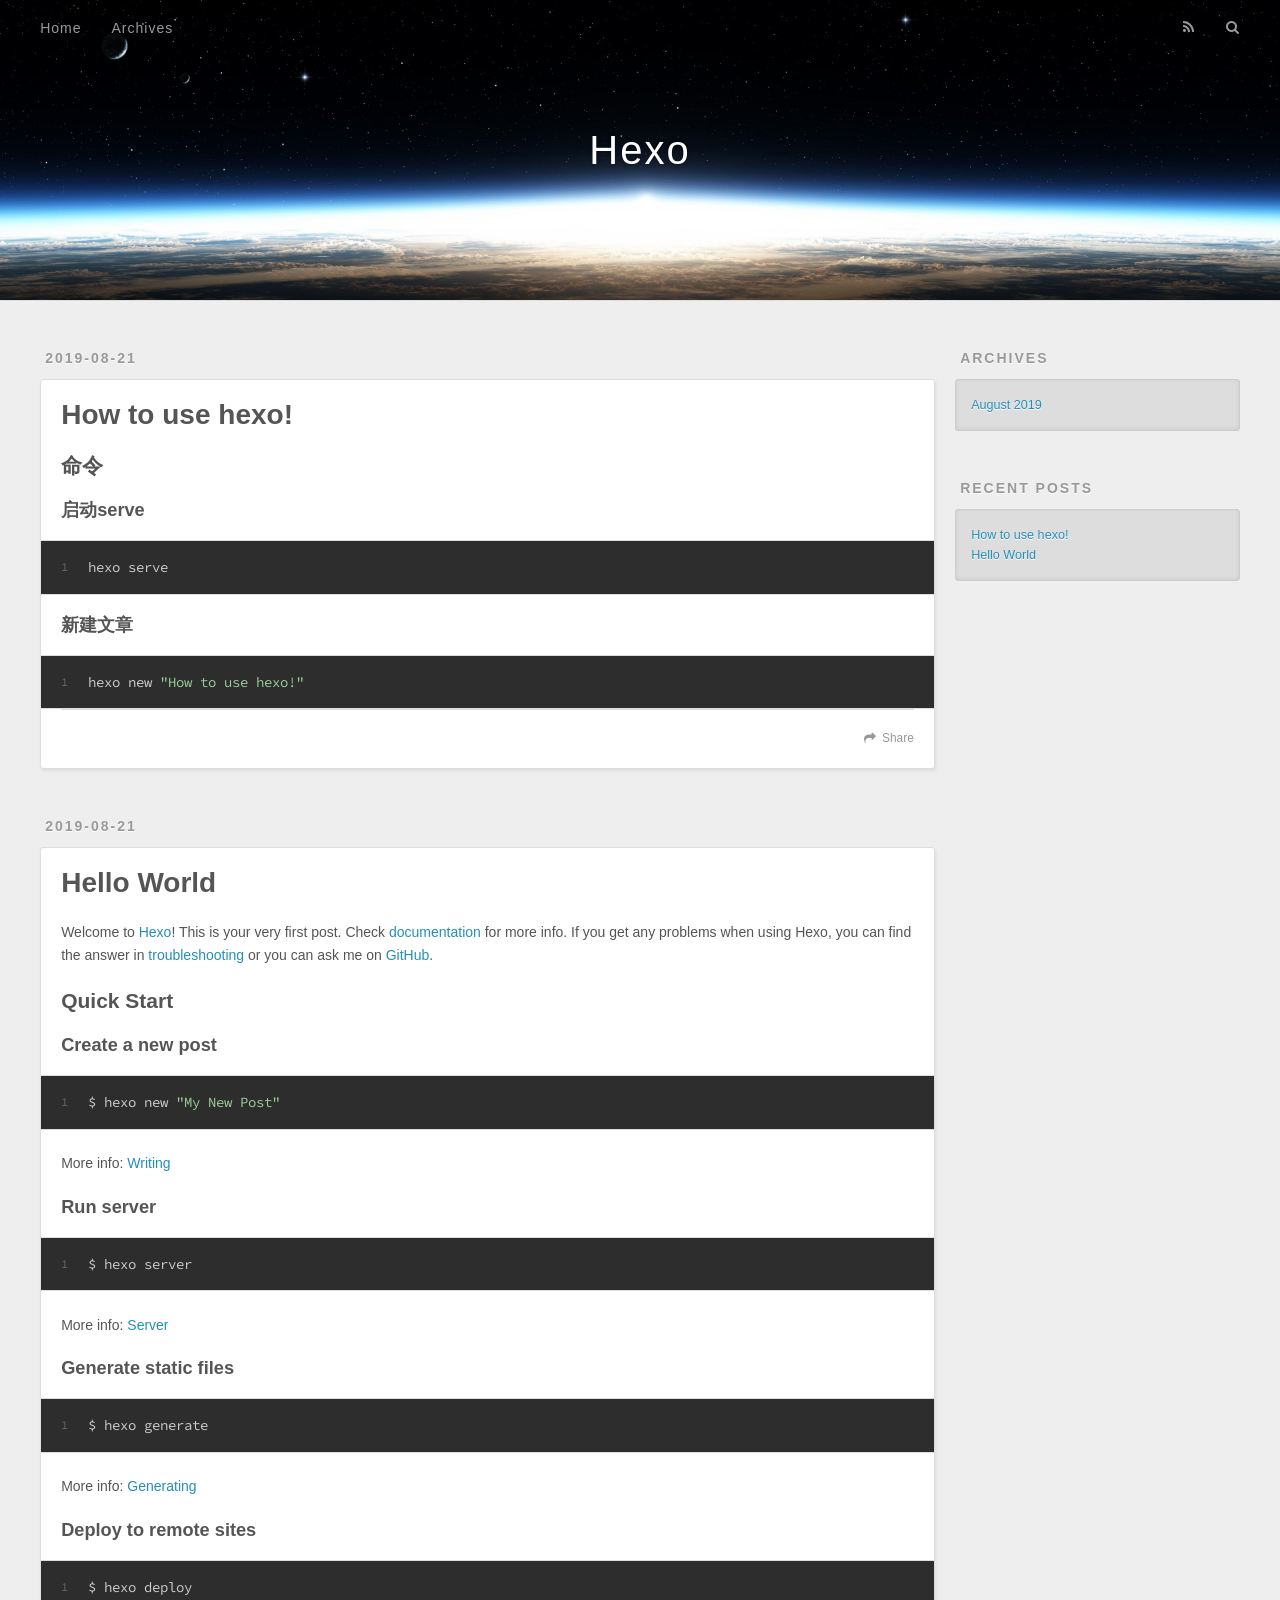
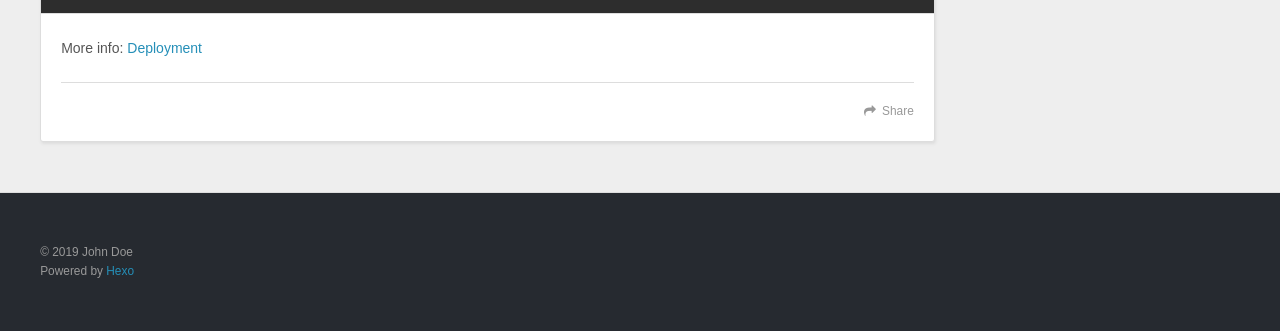
==== index.html @ d97b26ec "Site updated: 2019-08-22 10:17:30" ====
<!DOCTYPE html>
<html>
<head><meta name="generator" content="Hexo 3.9.0">
  <meta charset="utf-8">
  

  
  <title>Hexo</title>
  <meta name="viewport" content="width=device-width, initial-scale=1, maximum-scale=1">
  <meta property="og:type" content="website">
<meta property="og:title" content="Hexo">
<meta property="og:url" content="http://yoursite.com/index.html">
<meta property="og:site_name" content="Hexo">
<meta property="og:locale" content="en">
<meta name="twitter:card" content="summary">
<meta name="twitter:title" content="Hexo">
  
    <link rel="alternate" href="/atom.xml" title="Hexo" type="application/atom+xml">
  
  
    <link rel="icon" href="/favicon.png">
  
  
    <link href="//fonts.googleapis.com/css?family=Source+Code+Pro" rel="stylesheet" type="text/css">
  
  <link rel="stylesheet" href="/css/style.css">
</head>
</html>
<body>
  <div id="container">
    <div id="wrap">
      <header id="header">
  <div id="banner"></div>
  <div id="header-outer" class="outer">
    <div id="header-title" class="inner">
      <h1 id="logo-wrap">
        <a href="/" id="logo">Hexo</a>
      </h1>
      
    </div>
    <div id="header-inner" class="inner">
      <nav id="main-nav">
        <a id="main-nav-toggle" class="nav-icon"></a>
        
          <a class="main-nav-link" href="/">Home</a>
        
          <a class="main-nav-link" href="/archives">Archives</a>
        
      </nav>
      <nav id="sub-nav">
        
          <a id="nav-rss-link" class="nav-icon" href="/atom.xml" title="RSS Feed"></a>
        
        <a id="nav-search-btn" class="nav-icon" title="Search"></a>
      </nav>
      <div id="search-form-wrap">
        <form action="//google.com/search" method="get" accept-charset="UTF-8" class="search-form"><input type="search" name="q" class="search-form-input" placeholder="Search"><button type="submit" class="search-form-submit">&#xF002;</button><input type="hidden" name="sitesearch" value="http://yoursite.com"></form>
      </div>
    </div>
  </div>
</header>
      <div class="outer">
        <section id="main">
  
    <article id="post-How-to-use-hexo" class="article article-type-post" itemscope itemprop="blogPost">
  <div class="article-meta">
    <a href="/2019/08/21/How-to-use-hexo/" class="article-date">
  <time datetime="2019-08-21T09:16:29.000Z" itemprop="datePublished">2019-08-21</time>
</a>
    
  </div>
  <div class="article-inner">
    
    
      <header class="article-header">
        
  
    <h1 itemprop="name">
      <a class="article-title" href="/2019/08/21/How-to-use-hexo/">How to use hexo!</a>
    </h1>
  

      </header>
    
    <div class="article-entry" itemprop="articleBody">
      
        <h2 id="命令"><a href="#命令" class="headerlink" title="命令"></a>命令</h2><h3 id="启动serve"><a href="#启动serve" class="headerlink" title="启动serve"></a>启动serve</h3><figure class="highlight bash"><table><tr><td class="gutter"><pre><span class="line">1</span><br></pre></td><td class="code"><pre><span class="line">hexo serve</span><br></pre></td></tr></table></figure>

<h3 id="新建文章"><a href="#新建文章" class="headerlink" title="新建文章"></a>新建文章</h3><figure class="highlight bash"><table><tr><td class="gutter"><pre><span class="line">1</span><br></pre></td><td class="code"><pre><span class="line">hexo new <span class="string">"How to use hexo!"</span></span><br></pre></td></tr></table></figure>


      
    </div>
    <footer class="article-footer">
      <a data-url="http://yoursite.com/2019/08/21/How-to-use-hexo/" data-id="cjzm22rw20000s8tzr63gkhyy" class="article-share-link">Share</a>
      
      
    </footer>
  </div>
  
</article>


  
    <article id="post-hello-world" class="article article-type-post" itemscope itemprop="blogPost">
  <div class="article-meta">
    <a href="/2019/08/21/hello-world/" class="article-date">
  <time datetime="2019-08-21T07:57:02.275Z" itemprop="datePublished">2019-08-21</time>
</a>
    
  </div>
  <div class="article-inner">
    
    
      <header class="article-header">
        
  
    <h1 itemprop="name">
      <a class="article-title" href="/2019/08/21/hello-world/">Hello World</a>
    </h1>
  

      </header>
    
    <div class="article-entry" itemprop="articleBody">
      
        <p>Welcome to <a href="https://hexo.io/" target="_blank" rel="noopener">Hexo</a>! This is your very first post. Check <a href="https://hexo.io/docs/" target="_blank" rel="noopener">documentation</a> for more info. If you get any problems when using Hexo, you can find the answer in <a href="https://hexo.io/docs/troubleshooting.html" target="_blank" rel="noopener">troubleshooting</a> or you can ask me on <a href="https://github.com/hexojs/hexo/issues" target="_blank" rel="noopener">GitHub</a>.</p>
<h2 id="Quick-Start"><a href="#Quick-Start" class="headerlink" title="Quick Start"></a>Quick Start</h2><h3 id="Create-a-new-post"><a href="#Create-a-new-post" class="headerlink" title="Create a new post"></a>Create a new post</h3><figure class="highlight bash"><table><tr><td class="gutter"><pre><span class="line">1</span><br></pre></td><td class="code"><pre><span class="line">$ hexo new <span class="string">"My New Post"</span></span><br></pre></td></tr></table></figure>

<p>More info: <a href="https://hexo.io/docs/writing.html" target="_blank" rel="noopener">Writing</a></p>
<h3 id="Run-server"><a href="#Run-server" class="headerlink" title="Run server"></a>Run server</h3><figure class="highlight bash"><table><tr><td class="gutter"><pre><span class="line">1</span><br></pre></td><td class="code"><pre><span class="line">$ hexo server</span><br></pre></td></tr></table></figure>

<p>More info: <a href="https://hexo.io/docs/server.html" target="_blank" rel="noopener">Server</a></p>
<h3 id="Generate-static-files"><a href="#Generate-static-files" class="headerlink" title="Generate static files"></a>Generate static files</h3><figure class="highlight bash"><table><tr><td class="gutter"><pre><span class="line">1</span><br></pre></td><td class="code"><pre><span class="line">$ hexo generate</span><br></pre></td></tr></table></figure>

<p>More info: <a href="https://hexo.io/docs/generating.html" target="_blank" rel="noopener">Generating</a></p>
<h3 id="Deploy-to-remote-sites"><a href="#Deploy-to-remote-sites" class="headerlink" title="Deploy to remote sites"></a>Deploy to remote sites</h3><figure class="highlight bash"><table><tr><td class="gutter"><pre><span class="line">1</span><br></pre></td><td class="code"><pre><span class="line">$ hexo deploy</span><br></pre></td></tr></table></figure>

<p>More info: <a href="https://hexo.io/docs/deployment.html" target="_blank" rel="noopener">Deployment</a></p>

      
    </div>
    <footer class="article-footer">
      <a data-url="http://yoursite.com/2019/08/21/hello-world/" data-id="cjzm22rwf0001s8tzpronj1ut" class="article-share-link">Share</a>
      
      
    </footer>
  </div>
  
</article>


  


</section>
        
          <aside id="sidebar">
  
    

  
    

  
    
  
    
  <div class="widget-wrap">
    <h3 class="widget-title">Archives</h3>
    <div class="widget">
      <ul class="archive-list"><li class="archive-list-item"><a class="archive-list-link" href="/archives/2019/08/">August 2019</a></li></ul>
    </div>
  </div>


  
    
  <div class="widget-wrap">
    <h3 class="widget-title">Recent Posts</h3>
    <div class="widget">
      <ul>
        
          <li>
            <a href="/2019/08/21/How-to-use-hexo/">How to use hexo!</a>
          </li>
        
          <li>
            <a href="/2019/08/21/hello-world/">Hello World</a>
          </li>
        
      </ul>
    </div>
  </div>

  
</aside>
        
      </div>
      <footer id="footer">
  
  <div class="outer">
    <div id="footer-info" class="inner">
      &copy; 2019 John Doe<br>
      Powered by <a href="http://hexo.io/" target="_blank">Hexo</a>
    </div>
  </div>
</footer>
    </div>
    <nav id="mobile-nav">
  
    <a href="/" class="mobile-nav-link">Home</a>
  
    <a href="/archives" class="mobile-nav-link">Archives</a>
  
</nav>
    

<script src="//ajax.googleapis.com/ajax/libs/jquery/2.0.3/jquery.min.js"></script>


  <link rel="stylesheet" href="/fancybox/jquery.fancybox.css">
  <script src="/fancybox/jquery.fancybox.pack.js"></script>


<script src="/js/script.js"></script>



  </div>
</body>
</html>
---- css/style.css ----
body {
  width: 100%;
}
body:before,
body:after {
  content: "";
  display: table;
}
body:after {
  clear: both;
}
html,
body,
div,
span,
applet,
object,
iframe,
h1,
h2,
h3,
h4,
h5,
h6,
p,
blockquote,
pre,
a,
abbr,
acronym,
address,
big,
cite,
code,
del,
dfn,
em,
img,
ins,
kbd,
q,
s,
samp,
small,
strike,
strong,
sub,
sup,
tt,
var,
dl,
dt,
dd,
ol,
ul,
li,
fieldset,
form,
label,
legend,
table,
caption,
tbody,
tfoot,
thead,
tr,
th,
td {
  margin: 0;
  padding: 0;
  border: 0;
  outline: 0;
  font-weight: inherit;
  font-style: inherit;
  font-family: inherit;
  font-size: 100%;
  vertical-align: baseline;
}
body {
  line-height: 1;
  color: #000;
  background: #fff;
}
ol,
ul {
  list-style: none;
}
table {
  border-collapse: separate;
  border-spacing: 0;
  vertical-align: middle;
}
caption,
th,
td {
  text-align: left;
  font-weight: normal;
  vertical-align: middle;
}
a img {
  border: none;
}
input,
button {
  margin: 0;
  padding: 0;
}
input::-moz-focus-inner,
button::-moz-focus-inner {
  border: 0;
  padding: 0;
}
@font-face {
  font-family: FontAwesome;
  font-style: normal;
  font-weight: normal;
  src: url("fonts/fontawesome-webfont.eot?v=#4.0.3");
  src: url("fonts/fontawesome-webfont.eot?#iefix&v=#4.0.3") format("embedded-opentype"), url("fonts/fontawesome-webfont.woff?v=#4.0.3") format("woff"), url("fonts/fontawesome-webfont.ttf?v=#4.0.3") format("truetype"), url("fonts/fontawesome-webfont.svg#fontawesomeregular?v=#4.0.3") format("svg");
}
html,
body,
#container {
  height: 100%;
}
body {
  background: #eee;
  font: 14px -apple-system, BlinkMacSystemFont, "Segoe UI", "Roboto", "Oxygen", "Ubuntu", "Cantarell", "Fira Sans", "Droid Sans", "Helvetica Neue", sans-serif;
  -webkit-text-size-adjust: 100%;
}
.outer {
  max-width: 1220px;
  margin: 0 auto;
  padding: 0 20px;
}
.outer:before,
.outer:after {
  content: "";
  display: table;
}
.outer:after {
  clear: both;
}
.inner {
  display: inline;
  float: left;
  width: 98.33333333333333%;
  margin: 0 0.833333333333333%;
}
.left,
.alignleft {
  float: left;
}
.right,
.alignright {
  float: right;
}
.clear {
  clear: both;
}
#container {
  position: relative;
}
.mobile-nav-on {
  overflow: hidden;
}
#wrap {
  height: 100%;
  width: 100%;
  position: absolute;
  top: 0;
  left: 0;
  -webkit-transition: 0.2s ease-out;
  -moz-transition: 0.2s ease-out;
  -ms-transition: 0.2s ease-out;
  transition: 0.2s ease-out;
  z-index: 1;
  background: #eee;
}
.mobile-nav-on #wrap {
  left: 280px;
}
@media screen and (min-width: 768px) {
  #main {
    display: inline;
    float: left;
    width: 73.33333333333333%;
    margin: 0 0.833333333333333%;
  }
}
.article-date,
.article-category-link,
.archive-year,
.widget-title {
  text-decoration: none;
  text-transform: uppercase;
  letter-spacing: 2px;
  color: #999;
  margin-bottom: 1em;
  margin-left: 5px;
  line-height: 1em;
  text-shadow: 0 1px #fff;
  font-weight: bold;
}
.article-inner,
.archive-article-inner {
  background: #fff;
  -webkit-box-shadow: 1px 2px 3px #ddd;
  box-shadow: 1px 2px 3px #ddd;
  border: 1px solid #ddd;
  border-radius: 3px;
}
.article-entry h1,
.widget h1 {
  font-size: 2em;
}
.article-entry h2,
.widget h2 {
  font-size: 1.5em;
}
.article-entry h3,
.widget h3 {
  font-size: 1.3em;
}
.article-entry h4,
.widget h4 {
  font-size: 1.2em;
}
.article-entry h5,
.widget h5 {
  font-size: 1em;
}
.article-entry h6,
.widget h6 {
  font-size: 1em;
  color: #999;
}
.article-entry hr,
.widget hr {
  border: 1px dashed #ddd;
}
.article-entry strong,
.widget strong {
  font-weight: bold;
}
.article-entry em,
.widget em,
.article-entry cite,
.widget cite {
  font-style: italic;
}
.article-entry sup,
.widget sup,
.article-entry sub,
.widget sub {
  font-size: 0.75em;
  line-height: 0;
  position: relative;
  vertical-align: baseline;
}
.article-entry sup,
.widget sup {
  top: -0.5em;
}
.article-entry sub,
.widget sub {
  bottom: -0.2em;
}
.article-entry small,
.widget small {
  font-size: 0.85em;
}
.article-entry acronym,
.widget acronym,
.article-entry abbr,
.widget abbr {
  border-bottom: 1px dotted;
}
.article-entry ul,
.widget ul,
.article-entry ol,
.widget ol,
.article-entry dl,
.widget dl {
  margin: 0 20px;
  line-height: 1.6em;
}
.article-entry ul ul,
.widget ul ul,
.article-entry ol ul,
.widget ol ul,
.article-entry ul ol,
.widget ul ol,
.article-entry ol ol,
.widget ol ol {
  margin-top: 0;
  margin-bottom: 0;
}
.article-entry ul,
.widget ul {
  list-style: disc;
}
.article-entry ol,
.widget ol {
  list-style: decimal;
}
.article-entry dt,
.widget dt {
  font-weight: bold;
}
#header {
  height: 300px;
  position: relative;
  border-bottom: 1px solid #ddd;
}
#header:before,
#header:after {
  content: "";
  position: absolute;
  left: 0;
  right: 0;
  height: 40px;
}
#header:before {
  top: 0;
  background: -webkit-linear-gradient(rgba(0,0,0,0.2), transparent);
  background: -moz-linear-gradient(rgba(0,0,0,0.2), transparent);
  background: -ms-linear-gradient(rgba(0,0,0,0.2), transparent);
  background: linear-gradient(rgba(0,0,0,0.2), transparent);
}
#header:after {
  bottom: 0;
  background: -webkit-linear-gradient(transparent, rgba(0,0,0,0.2));
  background: -moz-linear-gradient(transparent, rgba(0,0,0,0.2));
  background: -ms-linear-gradient(transparent, rgba(0,0,0,0.2));
  background: linear-gradient(transparent, rgba(0,0,0,0.2));
}
#header-outer {
  height: 100%;
  position: relative;
}
#header-inner {
  position: relative;
  overflow: hidden;
}
#banner {
  position: absolute;
  top: 0;
  left: 0;
  width: 100%;
  height: 100%;
  background: url("images/banner.jpg") center #000;
  -webkit-background-size: cover;
  -moz-background-size: cover;
  background-size: cover;
  z-index: -1;
}
#header-title {
  text-align: center;
  height: 40px;
  position: absolute;
  top: 50%;
  left: 0;
  margin-top: -20px;
}
#logo,
#subtitle {
  text-decoration: none;
  color: #fff;
  font-weight: 300;
  text-shadow: 0 1px 4px rgba(0,0,0,0.3);
}
#logo {
  font-size: 40px;
  line-height: 40px;
  letter-spacing: 2px;
}
#subtitle {
  font-size: 16px;
  line-height: 16px;
  letter-spacing: 1px;
}
#subtitle-wrap {
  margin-top: 16px;
}
#main-nav {
  float: left;
  margin-left: -15px;
}
.nav-icon,
.main-nav-link {
  float: left;
  color: #fff;
  opacity: 0.6;
  text-decoration: none;
  text-shadow: 0 1px rgba(0,0,0,0.2);
  -webkit-transition: opacity 0.2s;
  -moz-transition: opacity 0.2s;
  -ms-transition: opacity 0.2s;
  transition: opacity 0.2s;
  display: block;
  padding: 20px 15px;
}
.nav-icon:hover,
.main-nav-link:hover {
  opacity: 1;
}
.nav-icon {
  font-family: FontAwesome;
  text-align: center;
  font-size: 14px;
  width: 14px;
  height: 14px;
  padding: 20px 15px;
  position: relative;
  cursor: pointer;
}
.main-nav-link {
  font-weight: 300;
  letter-spacing: 1px;
}
@media screen and (max-width: 479px) {
  .main-nav-link {
    display: none;
  }
}
#main-nav-toggle {
  display: none;
}
#main-nav-toggle:before {
  content: "\f0c9";
}
@media screen and (max-width: 479px) {
  #main-nav-toggle {
    display: block;
  }
}
#sub-nav {
  float: right;
  margin-right: -15px;
}
#nav-rss-link:before {
  content: "\f09e";
}
#nav-search-btn:before {
  content: "\f002";
}
#search-form-wrap {
  position: absolute;
  top: 15px;
  width: 150px;
  height: 30px;
  right: -150px;
  opacity: 0;
  -webkit-transition: 0.2s ease-out;
  -moz-transition: 0.2s ease-out;
  -ms-transition: 0.2s ease-out;
  transition: 0.2s ease-out;
}
#search-form-wrap.on {
  opacity: 1;
  right: 0;
}
@media screen and (max-width: 479px) {
  #search-form-wrap {
    width: 100%;
    right: -100%;
  }
}
.search-form {
  position: absolute;
  top: 0;
  left: 0;
  right: 0;
  background: #fff;
  padding: 5px 15px;
  border-radius: 15px;
  -webkit-box-shadow: 0 0 10px rgba(0,0,0,0.3);
  box-shadow: 0 0 10px rgba(0,0,0,0.3);
}
.search-form-input {
  border: none;
  background: none;
  color: #555;
  width: 100%;
  font: 13px -apple-system, BlinkMacSystemFont, "Segoe UI", "Roboto", "Oxygen", "Ubuntu", "Cantarell", "Fira Sans", "Droid Sans", "Helvetica Neue", sans-serif;
  outline: none;
}
.search-form-input::-webkit-search-results-decoration,
.search-form-input::-webkit-search-cancel-button {
  -webkit-appearance: none;
}
.search-form-submit {
  position: absolute;
  top: 50%;
  right: 10px;
  margin-top: -7px;
  font: 13px FontAwesome;
  border: none;
  background: none;
  color: #bbb;
  cursor: pointer;
}
.search-form-submit:hover,
.search-form-submit:focus {
  color: #777;
}
.article {
  margin: 50px 0;
}
.article-inner {
  overflow: hidden;
}
.article-meta:before,
.article-meta:after {
  content: "";
  display: table;
}
.article-meta:after {
  clear: both;
}
.article-date {
  float: left;
}
.article-category {
  float: left;
  line-height: 1em;
  color: #ccc;
  text-shadow: 0 1px #fff;
  margin-left: 8px;
}
.article-category:before {
  content: "\2022";
}
.article-category-link {
  margin: 0 12px 1em;
}
.article-header {
  padding: 20px 20px 0;
}
.article-title {
  text-decoration: none;
  font-size: 2em;
  font-weight: bold;
  color: #555;
  line-height: 1.1em;
  -webkit-transition: color 0.2s;
  -moz-transition: color 0.2s;
  -ms-transition: color 0.2s;
  transition: color 0.2s;
}
a.article-title:hover {
  color: #258fb8;
}
.article-entry {
  color: #555;
  padding: 0 20px;
}
.article-entry:before,
.article-entry:after {
  content: "";
  display: table;
}
.article-entry:after {
  clear: both;
}
.article-entry p,
.article-entry table {
  line-height: 1.6em;
  margin: 1.6em 0;
}
.article-entry h1,
.article-entry h2,
.article-entry h3,
.article-entry h4,
.article-entry h5,
.article-entry h6 {
  font-weight: bold;
}
.article-entry h1,
.article-entry h2,
.article-entry h3,
.article-entry h4,
.article-entry h5,
.article-entry h6 {
  line-height: 1.1em;
  margin: 1.1em 0;
}
.article-entry a {
  color: #258fb8;
  text-decoration: none;
}
.article-entry a:hover {
  text-decoration: underline;
}
.article-entry ul,
.article-entry ol,
.article-entry dl {
  margin-top: 1.6em;
  margin-bottom: 1.6em;
}
.article-entry img,
.article-entry video {
  max-width: 100%;
  height: auto;
  display: block;
  margin: auto;
}
.article-entry iframe {
  border: none;
}
.article-entry table {
  width: 100%;
  border-collapse: collapse;
  border-spacing: 0;
}
.article-entry th {
  font-weight: bold;
  border-bottom: 3px solid #ddd;
  padding-bottom: 0.5em;
}
.article-entry td {
  border-bottom: 1px solid #ddd;
  padding: 10px 0;
}
.article-entry blockquote {
  font-family: Georgia, "Times New Roman", serif;
  font-size: 1.4em;
  margin: 1.6em 20px;
  text-align: center;
}
.article-entry blockquote footer {
  font-size: 14px;
  margin: 1.6em 0;
  font-family: -apple-system, BlinkMacSystemFont, "Segoe UI", "Roboto", "Oxygen", "Ubuntu", "Cantarell", "Fira Sans", "Droid Sans", "Helvetica Neue", sans-serif;
}
.article-entry blockquote footer cite:before {
  content: "—";
  padding: 0 0.5em;
}
.article-entry .pullquote {
  text-align: left;
  width: 45%;
  margin: 0;
}
.article-entry .pullquote.left {
  margin-left: 0.5em;
  margin-right: 1em;
}
.article-entry .pullquote.right {
  margin-right: 0.5em;
  margin-left: 1em;
}
.article-entry .caption {
  color: #999;
  display: block;
  font-size: 0.9em;
  margin-top: 0.5em;
  position: relative;
  text-align: center;
}
.article-entry .video-container {
  position: relative;
  padding-top: 56.25%;
  height: 0;
  overflow: hidden;
}
.article-entry .video-container iframe,
.article-entry .video-container object,
.article-entry .video-container embed {
  position: absolute;
  top: 0;
  left: 0;
  width: 100%;
  height: 100%;
  margin-top: 0;
}
.article-more-link a {
  display: inline-block;
  line-height: 1em;
  padding: 6px 15px;
  border-radius: 15px;
  background: #eee;
  color: #999;
  text-shadow: 0 1px #fff;
  text-decoration: none;
}
.article-more-link a:hover {
  background: #258fb8;
  color: #fff;
  text-decoration: none;
  text-shadow: 0 1px #1e7293;
}
.article-footer {
  font-size: 0.85em;
  line-height: 1.6em;
  border-top: 1px solid #ddd;
  padding-top: 1.6em;
  margin: 0 20px 20px;
}
.article-footer:before,
.article-footer:after {
  content: "";
  display: table;
}
.article-footer:after {
  clear: both;
}
.article-footer a {
  color: #999;
  text-decoration: none;
}
.article-footer a:hover {
  color: #555;
}
.article-tag-list-item {
  float: left;
  margin-right: 10px;
}
.article-tag-list-link:before {
  content: "#";
}
.article-comment-link {
  float: right;
}
.article-comment-link:before {
  content: "\f075";
  font-family: FontAwesome;
  padding-right: 8px;
}
.article-share-link {
  cursor: pointer;
  float: right;
  margin-left: 20px;
}
.article-share-link:before {
  content: "\f064";
  font-family: FontAwesome;
  padding-right: 6px;
}
#article-nav {
  position: relative;
}
#article-nav:before,
#article-nav:after {
  content: "";
  display: table;
}
#article-nav:after {
  clear: both;
}
@media screen and (min-width: 768px) {
  #article-nav {
    margin: 50px 0;
  }
  #article-nav:before {
    width: 8px;
    height: 8px;
    position: absolute;
    top: 50%;
    left: 50%;
    margin-top: -4px;
    margin-left: -4px;
    content: "";
    border-radius: 50%;
    background: #ddd;
    -webkit-box-shadow: 0 1px 2px #fff;
    box-shadow: 0 1px 2px #fff;
  }
}
.article-nav-link-wrap {
  text-decoration: none;
  text-shadow: 0 1px #fff;
  color: #999;
  -webkit-box-sizing: border-box;
  -moz-box-sizing: border-box;
  box-sizing: border-box;
  margin-top: 50px;
  text-align: center;
  display: block;
}
.article-nav-link-wrap:hover {
  color: #555;
}
@media screen and (min-width: 768px) {
  .article-nav-link-wrap {
    width: 50%;
    margin-top: 0;
  }
}
@media screen and (min-width: 768px) {
  #article-nav-newer {
    float: left;
    text-align: right;
    padding-right: 20px;
  }
}
@media screen and (min-width: 768px) {
  #article-nav-older {
    float: right;
    text-align: left;
    padding-left: 20px;
  }
}
.article-nav-caption {
  text-transform: uppercase;
  letter-spacing: 2px;
  color: #ddd;
  line-height: 1em;
  font-weight: bold;
}
#article-nav-newer .article-nav-caption {
  margin-right: -2px;
}
.article-nav-title {
  font-size: 0.85em;
  line-height: 1.6em;
  margin-top: 0.5em;
}
.article-share-box {
  position: absolute;
  display: none;
  background: #fff;
  -webkit-box-shadow: 1px 2px 10px rgba(0,0,0,0.2);
  box-shadow: 1px 2px 10px rgba(0,0,0,0.2);
  border-radius: 3px;
  margin-left: -145px;
  overflow: hidden;
  z-index: 1;
}
.article-share-box.on {
  display: block;
}
.article-share-input {
  width: 100%;
  background: none;
  -webkit-box-sizing: border-box;
  -moz-box-sizing: border-box;
  box-sizing: border-box;
  font: 14px -apple-system, BlinkMacSystemFont, "Segoe UI", "Roboto", "Oxygen", "Ubuntu", "Cantarell", "Fira Sans", "Droid Sans", "Helvetica Neue", sans-serif;
  padding: 0 15px;
  color: #555;
  outline: none;
  border: 1px solid #ddd;
  border-radius: 3px 3px 0 0;
  height: 36px;
  line-height: 36px;
}
.article-share-links {
  background: #eee;
}
.article-share-links:before,
.article-share-links:after {
  content: "";
  display: table;
}
.article-share-links:after {
  clear: both;
}
.article-share-twitter,
.article-share-facebook,
.article-share-pinterest,
.article-share-google {
  width: 50px;
  height: 36px;
  display: block;
  float: left;
  position: relative;
  color: #999;
  text-shadow: 0 1px #fff;
}
.article-share-twitter:before,
.article-share-facebook:before,
.article-share-pinterest:before,
.article-share-google:before {
  font-size: 20px;
  font-family: FontAwesome;
  width: 20px;
  height: 20px;
  position: absolute;
  top: 50%;
  left: 50%;
  margin-top: -10px;
  margin-left: -10px;
  text-align: center;
}
.article-share-twitter:hover,
.article-share-facebook:hover,
.article-share-pinterest:hover,
.article-share-google:hover {
  color: #fff;
}
.article-share-twitter:before {
  content: "\f099";
}
.article-share-twitter:hover {
  background: #00aced;
  text-shadow: 0 1px #008abe;
}
.article-share-facebook:before {
  content: "\f09a";
}
.article-share-facebook:hover {
  background: #3b5998;
  text-shadow: 0 1px #2f477a;
}
.article-share-pinterest:before {
  content: "\f0d2";
}
.article-share-pinterest:hover {
  background: #cb2027;
  text-shadow: 0 1px #a21a1f;
}
.article-share-google:before {
  content: "\f0d5";
}
.article-share-google:hover {
  background: #dd4b39;
  text-shadow: 0 1px #be3221;
}
.article-gallery {
  background: #000;
  position: relative;
}
.article-gallery-photos {
  position: relative;
  overflow: hidden;
}
.article-gallery-img {
  display: none;
  max-width: 100%;
}
.article-gallery-img:first-child {
  display: block;
}
.article-gallery-img.loaded {
  position: absolute;
  display: block;
}
.article-gallery-img img {
  display: block;
  max-width: 100%;
  margin: 0 auto;
}
#comments {
  background: #fff;
  -webkit-box-shadow: 1px 2px 3px #ddd;
  box-shadow: 1px 2px 3px #ddd;
  padding: 20px;
  border: 1px solid #ddd;
  border-radius: 3px;
  margin: 50px 0;
}
#comments a {
  color: #258fb8;
}
.archives-wrap {
  margin: 50px 0;
}
.archives:before,
.archives:after {
  content: "";
  display: table;
}
.archives:after {
  clear: both;
}
.archive-year-wrap {
  margin-bottom: 1em;
}
.archives {
  -webkit-column-gap: 10px;
  -moz-column-gap: 10px;
  column-gap: 10px;
}
@media screen and (min-width: 480px) and (max-width: 767px) {
  .archives {
    -webkit-column-count: 2;
    -moz-column-count: 2;
    column-count: 2;
  }
}
@media screen and (min-width: 768px) {
  .archives {
    -webkit-column-count: 3;
    -moz-column-count: 3;
    column-count: 3;
  }
}
.archive-article {
  -webkit-column-break-inside: avoid;
  page-break-inside: avoid;
  overflow: hidden;
  break-inside: avoid-column;
}
.archive-article-inner {
  padding: 10px;
  margin-bottom: 15px;
}
.archive-article-title {
  text-decoration: none;
  font-weight: bold;
  color: #555;
  -webkit-transition: color 0.2s;
  -moz-transition: color 0.2s;
  -ms-transition: color 0.2s;
  transition: color 0.2s;
  line-height: 1.6em;
}
.archive-article-title:hover {
  color: #258fb8;
}
.archive-article-footer {
  margin-top: 1em;
}
.archive-article-date {
  color: #999;
  text-decoration: none;
  font-size: 0.85em;
  line-height: 1em;
  margin-bottom: 0.5em;
  display: block;
}
#page-nav {
  margin: 50px auto;
  background: #fff;
  -webkit-box-shadow: 1px 2px 3px #ddd;
  box-shadow: 1px 2px 3px #ddd;
  border: 1px solid #ddd;
  border-radius: 3px;
  text-align: center;
  color: #999;
  overflow: hidden;
}
#page-nav:before,
#page-nav:after {
  content: "";
  display: table;
}
#page-nav:after {
  clear: both;
}
#page-nav a,
#page-nav span {
  padding: 10px 20px;
  line-height: 1;
  height: 2ex;
}
#page-nav a {
  color: #999;
  text-decoration: none;
}
#page-nav a:hover {
  background: #999;
  color: #fff;
}
#page-nav .prev {
  float: left;
}
#page-nav .next {
  float: right;
}
#page-nav .page-number {
  display: inline-block;
}
@media screen and (max-width: 479px) {
  #page-nav .page-number {
    display: none;
  }
}
#page-nav .current {
  color: #555;
  font-weight: bold;
}
#page-nav .space {
  color: #ddd;
}
#footer {
  background: #262a30;
  padding: 50px 0;
  border-top: 1px solid #ddd;
  color: #999;
}
#footer a {
  color: #258fb8;
  text-decoration: none;
}
#footer a:hover {
  text-decoration: underline;
}
#footer-info {
  line-height: 1.6em;
  font-size: 0.85em;
}
.article-entry pre,
.article-entry .highlight {
  background: #2d2d2d;
  margin: 0 -20px;
  padding: 15px 20px;
  border-style: solid;
  border-color: #ddd;
  border-width: 1px 0;
  overflow: auto;
  color: #ccc;
  line-height: 22.400000000000002px;
}
.article-entry .highlight .gutter pre,
.article-entry .gist .gist-file .gist-data .line-numbers {
  color: #666;
  font-size: 0.85em;
}
.article-entry pre,
.article-entry code {
  font-family: "Source Code Pro", Consolas, Monaco, Menlo, Consolas, monospace;
}
.article-entry code {
  background: #eee;
  text-shadow: 0 1px #fff;
  padding: 0 0.3em;
}
.article-entry pre code {
  background: none;
  text-shadow: none;
  padding: 0;
}
.article-entry .highlight pre {
  border: none;
  margin: 0;
  padding: 0;
}
.article-entry .highlight table {
  margin: 0;
  width: auto;
}
.article-entry .highlight td {
  border: none;
  padding: 0;
}
.article-entry .highlight figcaption {
  font-size: 0.85em;
  color: #999;
  line-height: 1em;
  margin-bottom: 1em;
}
.article-entry .highlight figcaption:before,
.article-entry .highlight figcaption:after {
  content: "";
  display: table;
}
.article-entry .highlight figcaption:after {
  clear: both;
}
.article-entry .highlight figcaption a {
  float: right;
}
.article-entry .highlight .gutter pre {
  text-align: right;
  padding-right: 20px;
}
.article-entry .highlight .line {
  height: 22.400000000000002px;
}
.article-entry .highlight .line.marked {
  background: #515151;
}
.article-entry .gist {
  margin: 0 -20px;
  border-style: solid;
  border-color: #ddd;
  border-width: 1px 0;
  background: #2d2d2d;
  padding: 15px 20px 15px 0;
}
.article-entry .gist .gist-file {
  border: none;
  font-family: "Source Code Pro", Consolas, Monaco, Menlo, Consolas, monospace;
  margin: 0;
}
.article-entry .gist .gist-file .gist-data {
  background: none;
  border: none;
}
.article-entry .gist .gist-file .gist-data .line-numbers {
  background: none;
  border: none;
  padding: 0 20px 0 0;
}
.article-entry .gist .gist-file .gist-data .line-data {
  padding: 0 !important;
}
.article-entry .gist .gist-file .highlight {
  margin: 0;
  padding: 0;
  border: none;
}
.article-entry .gist .gist-file .gist-meta {
  background: #2d2d2d;
  color: #999;
  font: 0.85em -apple-system, BlinkMacSystemFont, "Segoe UI", "Roboto", "Oxygen", "Ubuntu", "Cantarell", "Fira Sans", "Droid Sans", "Helvetica Neue", sans-serif;
  text-shadow: 0 0;
  padding: 0;
  margin-top: 1em;
  margin-left: 20px;
}
.article-entry .gist .gist-file .gist-meta a {
  color: #258fb8;
  font-weight: normal;
}
.article-entry .gist .gist-file .gist-meta a:hover {
  text-decoration: underline;
}
pre .comment,
pre .title {
  color: #999;
}
pre .variable,
pre .attribute,
pre .tag,
pre .regexp,
pre .ruby .constant,
pre .xml .tag .title,
pre .xml .pi,
pre .xml .doctype,
pre .html .doctype,
pre .css .id,
pre .css .class,
pre .css .pseudo {
  color: #f2777a;
}
pre .number,
pre .preprocessor,
pre .built_in,
pre .literal,
pre .params,
pre .constant {
  color: #f99157;
}
pre .class,
pre .ruby .class .title,
pre .css .rules .attribute {
  color: #9c9;
}
pre .string,
pre .value,
pre .inheritance,
pre .header,
pre .ruby .symbol,
pre .xml .cdata {
  color: #9c9;
}
pre .css .hexcolor {
  color: #6cc;
}
pre .function,
pre .python .decorator,
pre .python .title,
pre .ruby .function .title,
pre .ruby .title .keyword,
pre .perl .sub,
pre .javascript .title,
pre .coffeescript .title {
  color: #69c;
}
pre .keyword,
pre .javascript .function {
  color: #c9c;
}
@media screen and (max-width: 479px) {
  #mobile-nav {
    position: absolute;
    top: 0;
    left: 0;
    width: 280px;
    height: 100%;
    background: #191919;
    border-right: 1px solid #fff;
  }
}
@media screen and (max-width: 479px) {
  .mobile-nav-link {
    display: block;
    color: #999;
    text-decoration: none;
    padding: 15px 20px;
    font-weight: bold;
  }
  .mobile-nav-link:hover {
    color: #fff;
  }
}
@media screen and (min-width: 768px) {
  #sidebar {
    display: inline;
    float: left;
    width: 23.333333333333332%;
    margin: 0 0.833333333333333%;
  }
}
.widget-wrap {
  margin: 50px 0;
}
.widget {
  color: #777;
  text-shadow: 0 1px #fff;
  background: #ddd;
  -webkit-box-shadow: 0 -1px 4px #ccc inset;
  box-shadow: 0 -1px 4px #ccc inset;
  border: 1px solid #ccc;
  padding: 15px;
  border-radius: 3px;
}
.widget a {
  color: #258fb8;
  text-decoration: none;
}
.widget a:hover {
  text-decoration: underline;
}
.widget ul ul,
.widget ol ul,
.widget dl ul,
.widget ul ol,
.widget ol ol,
.widget dl ol,
.widget ul dl,
.widget ol dl,
.widget dl dl {
  margin-left: 15px;
  list-style: disc;
}
.widget {
  line-height: 1.6em;
  word-wrap: break-word;
  font-size: 0.9em;
}
.widget ul,
.widget ol {
  list-style: none;
  margin: 0;
}
.widget ul ul,
.widget ol ul,
.widget ul ol,
.widget ol ol {
  margin: 0 20px;
}
.widget ul ul,
.widget ol ul {
  list-style: disc;
}
.widget ul ol,
.widget ol ol {
  list-style: decimal;
}
.category-list-count,
.tag-list-count,
.archive-list-count {
  padding-left: 5px;
  color: #999;
  font-size: 0.85em;
}
.category-list-count:before,
.tag-list-count:before,
.archive-list-count:before {
  content: "(";
}
.category-list-count:after,
.tag-list-count:after,
.archive-list-count:after {
  content: ")";
}
.tagcloud a {
  margin-right: 5px;
  display: inline-block;
}
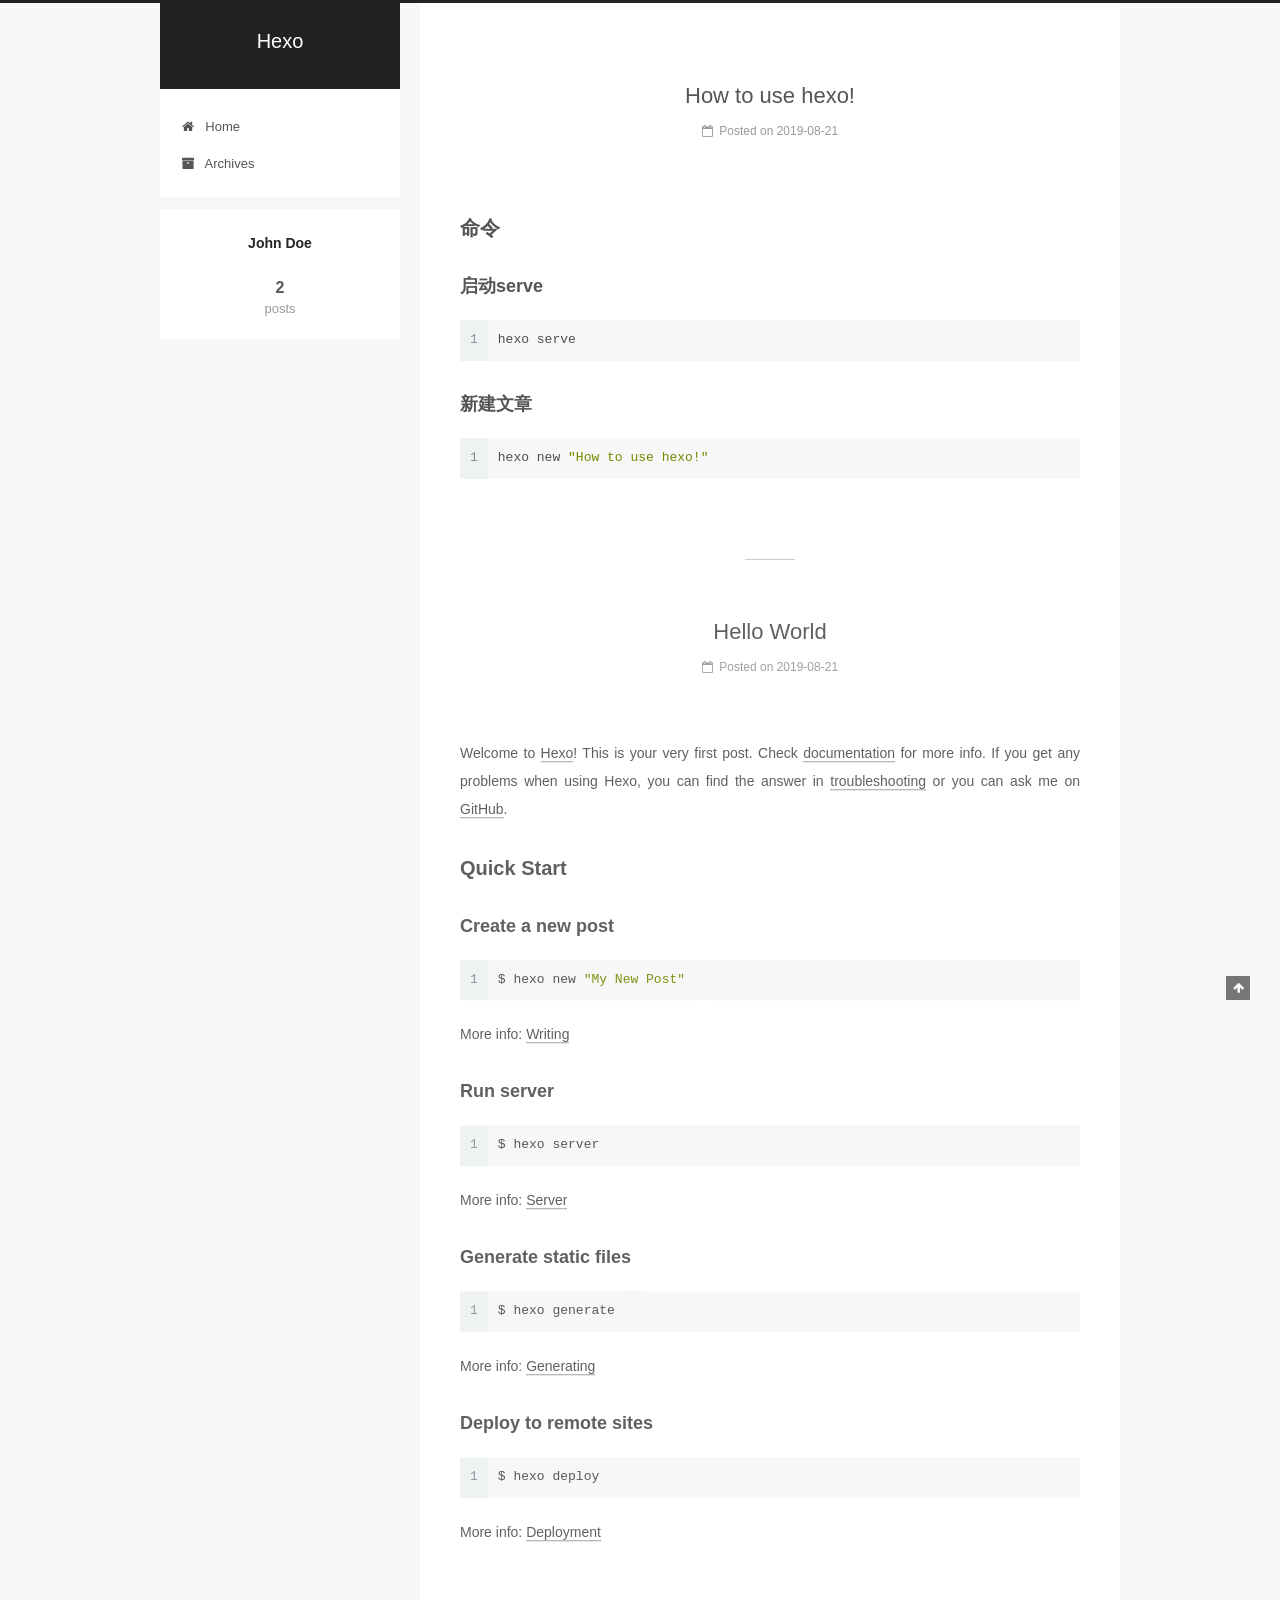
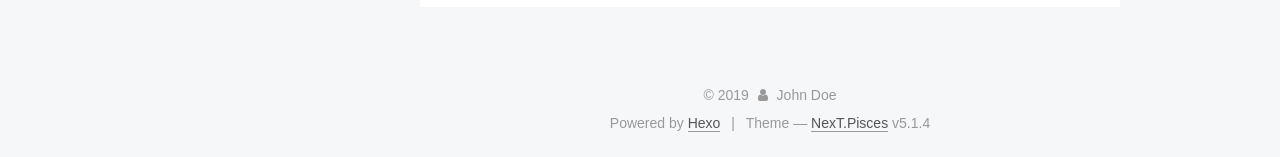
==== commit 1b65978c: "Site updated: 2019-08-22 15:46:31" ====
--- a/index.html
+++ b/index.html
@@ -1,232 +1,750 @@
 <!DOCTYPE html>
-<html>
+
+
+
+  
+
+
+<html class="theme-next pisces use-motion" lang="en">
 <head><meta name="generator" content="Hexo 3.9.0">
-  <meta charset="utf-8">
-  
-
-  
-  <title>Hexo</title>
-  <meta name="viewport" content="width=device-width, initial-scale=1, maximum-scale=1">
-  <meta property="og:type" content="website">
+  <meta charset="UTF-8">
+<meta http-equiv="X-UA-Compatible" content="IE=edge">
+<meta name="viewport" content="width=device-width, initial-scale=1, maximum-scale=1">
+<meta name="theme-color" content="#222">
+
+
+
+
+
+
+
+
+
+<meta http-equiv="Cache-Control" content="no-transform">
+<meta http-equiv="Cache-Control" content="no-siteapp">
+
+
+
+
+
+
+
+
+
+
+
+
+
+
+
+
+  
+  
+  <link href="/lib/fancybox/source/jquery.fancybox.css?v=2.1.5" rel="stylesheet" type="text/css">
+
+
+
+
+
+
+
+<link href="/lib/font-awesome/css/font-awesome.min.css?v=4.6.2" rel="stylesheet" type="text/css">
+
+<link href="/css/main.css?v=5.1.4" rel="stylesheet" type="text/css">
+
+
+  <link rel="apple-touch-icon" sizes="180x180" href="/images/apple-touch-icon-next.png?v=5.1.4">
+
+
+  <link rel="icon" type="image/png" sizes="32x32" href="/images/favicon-32x32-next.png?v=5.1.4">
+
+
+  <link rel="icon" type="image/png" sizes="16x16" href="/images/favicon-16x16-next.png?v=5.1.4">
+
+
+  <link rel="mask-icon" href="/images/logo.svg?v=5.1.4" color="#222">
+
+
+
+
+
+  <meta name="keywords" content="Hexo, NexT">
+
+
+
+
+
+
+
+
+
+
+<meta property="og:type" content="website">
 <meta property="og:title" content="Hexo">
 <meta property="og:url" content="http://yoursite.com/index.html">
 <meta property="og:site_name" content="Hexo">
 <meta property="og:locale" content="en">
 <meta name="twitter:card" content="summary">
 <meta name="twitter:title" content="Hexo">
-  
-    <link rel="alternate" href="/atom.xml" title="Hexo" type="application/atom+xml">
-  
-  
-    <link rel="icon" href="/favicon.png">
-  
-  
-    <link href="//fonts.googleapis.com/css?family=Source+Code+Pro" rel="stylesheet" type="text/css">
-  
-  <link rel="stylesheet" href="/css/style.css">
+
+
+
+<script type="text/javascript" id="hexo.configurations">
+  var NexT = window.NexT || {};
+  var CONFIG = {
+    root: '/',
+    scheme: 'Pisces',
+    version: '5.1.4',
+    sidebar: {"position":"left","display":"post","offset":12,"b2t":false,"scrollpercent":false,"onmobile":false},
+    fancybox: true,
+    tabs: true,
+    motion: {"enable":true,"async":false,"transition":{"post_block":"fadeIn","post_header":"slideDownIn","post_body":"slideDownIn","coll_header":"slideLeftIn","sidebar":"slideUpIn"}},
+    duoshuo: {
+      userId: '0',
+      author: 'Author'
+    },
+    algolia: {
+      applicationID: '',
+      apiKey: '',
+      indexName: '',
+      hits: {"per_page":10},
+      labels: {"input_placeholder":"Search for Posts","hits_empty":"We didn't find any results for the search: ${query}","hits_stats":"${hits} results found in ${time} ms"}
+    }
+  };
+</script>
+
+
+
+  <link rel="canonical" href="http://yoursite.com/">
+
+
+
+
+
+  <title>Hexo</title>
+  
+
+
+
+
+
+
+
+
 </head>
-</html>
-<body>
-  <div id="container">
-    <div id="wrap">
-      <header id="header">
-  <div id="banner"></div>
-  <div id="header-outer" class="outer">
-    <div id="header-title" class="inner">
-      <h1 id="logo-wrap">
-        <a href="/" id="logo">Hexo</a>
-      </h1>
-      
+
+<body itemscope itemtype="http://schema.org/WebPage" lang="en">
+
+  
+  
+    
+  
+
+  <div class="container sidebar-position-left 
+  page-home">
+    <div class="headband"></div>
+
+    <header id="header" class="header" itemscope itemtype="http://schema.org/WPHeader">
+      <div class="header-inner"><div class="site-brand-wrapper">
+  <div class="site-meta ">
+    
+
+    <div class="custom-logo-site-title">
+      <a href="/" class="brand" rel="start">
+        <span class="logo-line-before"><i></i></span>
+        <span class="site-title">Hexo</span>
+        <span class="logo-line-after"><i></i></span>
+      </a>
     </div>
-    <div id="header-inner" class="inner">
-      <nav id="main-nav">
-        <a id="main-nav-toggle" class="nav-icon"></a>
-        
-          <a class="main-nav-link" href="/">Home</a>
-        
-          <a class="main-nav-link" href="/archives">Archives</a>
-        
-      </nav>
-      <nav id="sub-nav">
-        
-          <a id="nav-rss-link" class="nav-icon" href="/atom.xml" title="RSS Feed"></a>
-        
-        <a id="nav-search-btn" class="nav-icon" title="Search"></a>
-      </nav>
-      <div id="search-form-wrap">
-        <form action="//google.com/search" method="get" accept-charset="UTF-8" class="search-form"><input type="search" name="q" class="search-form-input" placeholder="Search"><button type="submit" class="search-form-submit">&#xF002;</button><input type="hidden" name="sitesearch" value="http://yoursite.com"></form>
-      </div>
+      
+        <p class="site-subtitle"></p>
+      
+  </div>
+
+  <div class="site-nav-toggle">
+    <button>
+      <span class="btn-bar"></span>
+      <span class="btn-bar"></span>
+      <span class="btn-bar"></span>
+    </button>
+  </div>
+</div>
+
+<nav class="site-nav">
+  
+
+  
+    <ul id="menu" class="menu">
+      
+        
+        <li class="menu-item menu-item-home">
+          <a href="/" rel="section">
+            
+              <i class="menu-item-icon fa fa-fw fa-home"></i> <br>
+            
+            Home
+          </a>
+        </li>
+      
+        
+        <li class="menu-item menu-item-archives">
+          <a href="/archives/" rel="section">
+            
+              <i class="menu-item-icon fa fa-fw fa-archive"></i> <br>
+            
+            Archives
+          </a>
+        </li>
+      
+
+      
+    </ul>
+  
+
+  
+</nav>
+
+
+
+ </div>
+    </header>
+
+    <main id="main" class="main">
+      <div class="main-inner">
+        <div class="content-wrap">
+          <div id="content" class="content">
+            
+  <section id="posts" class="posts-expand">
+    
+      
+
+  
+
+  
+  
+  
+
+  <article class="post post-type-normal" itemscope itemtype="http://schema.org/Article">
+  
+  
+  
+  <div class="post-block">
+    <link itemprop="mainEntityOfPage" href="http://yoursite.com/2019/08/21/How-to-use-hexo/">
+
+    <span hidden itemprop="author" itemscope itemtype="http://schema.org/Person">
+      <meta itemprop="name" content="John Doe">
+      <meta itemprop="description" content>
+      <meta itemprop="image" content="/images/avatar.gif">
+    </span>
+
+    <span hidden itemprop="publisher" itemscope itemtype="http://schema.org/Organization">
+      <meta itemprop="name" content="Hexo">
+    </span>
+
+    
+      <header class="post-header">
+
+        
+        
+          <h1 class="post-title" itemprop="name headline">
+                
+                <a class="post-title-link" href="/2019/08/21/How-to-use-hexo/" itemprop="url">How to use hexo!</a></h1>
+        
+
+        <div class="post-meta">
+          <span class="post-time">
+            
+              <span class="post-meta-item-icon">
+                <i class="fa fa-calendar-o"></i>
+              </span>
+              
+                <span class="post-meta-item-text">Posted on</span>
+              
+              <time title="Post created" itemprop="dateCreated datePublished" datetime="2019-08-21T17:16:29+08:00">
+                2019-08-21
+              </time>
+            
+
+            
+
+            
+          </span>
+
+          
+
+          
+            
+          
+
+          
+          
+
+          
+
+          
+
+          
+
+        </div>
+      </header>
+    
+
+    
+    
+    
+    <div class="post-body" itemprop="articleBody">
+
+      
+      
+
+      
+        
+          
+            <h2 id="命令"><a href="#命令" class="headerlink" title="命令"></a>命令</h2><h3 id="启动serve"><a href="#启动serve" class="headerlink" title="启动serve"></a>启动serve</h3><figure class="highlight bash"><table><tr><td class="gutter"><pre><span class="line">1</span><br></pre></td><td class="code"><pre><span class="line">hexo serve</span><br></pre></td></tr></table></figure>
+
+<h3 id="新建文章"><a href="#新建文章" class="headerlink" title="新建文章"></a>新建文章</h3><figure class="highlight bash"><table><tr><td class="gutter"><pre><span class="line">1</span><br></pre></td><td class="code"><pre><span class="line">hexo new <span class="string">"How to use hexo!"</span></span><br></pre></td></tr></table></figure>
+
+
+          
+        
+      
+    </div>
+    
+    
+    
+
+    
+
+    
+
+    
+
+    <footer class="post-footer">
+      
+
+      
+
+      
+
+      
+      
+        <div class="post-eof"></div>
+      
+    </footer>
+  </div>
+  
+  
+  
+  </article>
+
+
+    
+      
+
+  
+
+  
+  
+  
+
+  <article class="post post-type-normal" itemscope itemtype="http://schema.org/Article">
+  
+  
+  
+  <div class="post-block">
+    <link itemprop="mainEntityOfPage" href="http://yoursite.com/2019/08/21/hello-world/">
+
+    <span hidden itemprop="author" itemscope itemtype="http://schema.org/Person">
+      <meta itemprop="name" content="John Doe">
+      <meta itemprop="description" content>
+      <meta itemprop="image" content="/images/avatar.gif">
+    </span>
+
+    <span hidden itemprop="publisher" itemscope itemtype="http://schema.org/Organization">
+      <meta itemprop="name" content="Hexo">
+    </span>
+
+    
+      <header class="post-header">
+
+        
+        
+          <h1 class="post-title" itemprop="name headline">
+                
+                <a class="post-title-link" href="/2019/08/21/hello-world/" itemprop="url">Hello World</a></h1>
+        
+
+        <div class="post-meta">
+          <span class="post-time">
+            
+              <span class="post-meta-item-icon">
+                <i class="fa fa-calendar-o"></i>
+              </span>
+              
+                <span class="post-meta-item-text">Posted on</span>
+              
+              <time title="Post created" itemprop="dateCreated datePublished" datetime="2019-08-21T15:57:02+08:00">
+                2019-08-21
+              </time>
+            
+
+            
+
+            
+          </span>
+
+          
+
+          
+            
+          
+
+          
+          
+
+          
+
+          
+
+          
+
+        </div>
+      </header>
+    
+
+    
+    
+    
+    <div class="post-body" itemprop="articleBody">
+
+      
+      
+
+      
+        
+          
+            <p>Welcome to <a href="https://hexo.io/" target="_blank" rel="noopener">Hexo</a>! This is your very first post. Check <a href="https://hexo.io/docs/" target="_blank" rel="noopener">documentation</a> for more info. If you get any problems when using Hexo, you can find the answer in <a href="https://hexo.io/docs/troubleshooting.html" target="_blank" rel="noopener">troubleshooting</a> or you can ask me on <a href="https://github.com/hexojs/hexo/issues" target="_blank" rel="noopener">GitHub</a>.</p>
+<h2 id="Quick-Start"><a href="#Quick-Start" class="headerlink" title="Quick Start"></a>Quick Start</h2><h3 id="Create-a-new-post"><a href="#Create-a-new-post" class="headerlink" title="Create a new post"></a>Create a new post</h3><figure class="highlight bash"><table><tr><td class="gutter"><pre><span class="line">1</span><br></pre></td><td class="code"><pre><span class="line">$ hexo new <span class="string">"My New Post"</span></span><br></pre></td></tr></table></figure>
+
+<p>More info: <a href="https://hexo.io/docs/writing.html" target="_blank" rel="noopener">Writing</a></p>
+<h3 id="Run-server"><a href="#Run-server" class="headerlink" title="Run server"></a>Run server</h3><figure class="highlight bash"><table><tr><td class="gutter"><pre><span class="line">1</span><br></pre></td><td class="code"><pre><span class="line">$ hexo server</span><br></pre></td></tr></table></figure>
+
+<p>More info: <a href="https://hexo.io/docs/server.html" target="_blank" rel="noopener">Server</a></p>
+<h3 id="Generate-static-files"><a href="#Generate-static-files" class="headerlink" title="Generate static files"></a>Generate static files</h3><figure class="highlight bash"><table><tr><td class="gutter"><pre><span class="line">1</span><br></pre></td><td class="code"><pre><span class="line">$ hexo generate</span><br></pre></td></tr></table></figure>
+
+<p>More info: <a href="https://hexo.io/docs/generating.html" target="_blank" rel="noopener">Generating</a></p>
+<h3 id="Deploy-to-remote-sites"><a href="#Deploy-to-remote-sites" class="headerlink" title="Deploy to remote sites"></a>Deploy to remote sites</h3><figure class="highlight bash"><table><tr><td class="gutter"><pre><span class="line">1</span><br></pre></td><td class="code"><pre><span class="line">$ hexo deploy</span><br></pre></td></tr></table></figure>
+
+<p>More info: <a href="https://hexo.io/docs/deployment.html" target="_blank" rel="noopener">Deployment</a></p>
+
+          
+        
+      
+    </div>
+    
+    
+    
+
+    
+
+    
+
+    
+
+    <footer class="post-footer">
+      
+
+      
+
+      
+
+      
+      
+        <div class="post-eof"></div>
+      
+    </footer>
+  </div>
+  
+  
+  
+  </article>
+
+
+    
+  </section>
+
+  
+
+
+          </div>
+          
+
+
+          
+
+        </div>
+        
+          
+  
+  <div class="sidebar-toggle">
+    <div class="sidebar-toggle-line-wrap">
+      <span class="sidebar-toggle-line sidebar-toggle-line-first"></span>
+      <span class="sidebar-toggle-line sidebar-toggle-line-middle"></span>
+      <span class="sidebar-toggle-line sidebar-toggle-line-last"></span>
     </div>
   </div>
-</header>
-      <div class="outer">
-        <section id="main">
-  
-    <article id="post-How-to-use-hexo" class="article article-type-post" itemscope itemprop="blogPost">
-  <div class="article-meta">
-    <a href="/2019/08/21/How-to-use-hexo/" class="article-date">
-  <time datetime="2019-08-21T09:16:29.000Z" itemprop="datePublished">2019-08-21</time>
-</a>
-    
+
+  <aside id="sidebar" class="sidebar">
+    
+    <div class="sidebar-inner">
+
+      
+
+      
+
+      <section class="site-overview-wrap sidebar-panel sidebar-panel-active">
+        <div class="site-overview">
+          <div class="site-author motion-element" itemprop="author" itemscope itemtype="http://schema.org/Person">
+            
+              <p class="site-author-name" itemprop="name">John Doe</p>
+              <p class="site-description motion-element" itemprop="description"></p>
+          </div>
+
+          <nav class="site-state motion-element">
+
+            
+              <div class="site-state-item site-state-posts">
+              
+                <a href="/archives/">
+              
+                  <span class="site-state-item-count">2</span>
+                  <span class="site-state-item-name">posts</span>
+                </a>
+              </div>
+            
+
+            
+
+            
+
+          </nav>
+
+          
+
+          
+
+          
+          
+
+          
+          
+
+          
+
+        </div>
+      </section>
+
+      
+
+      
+
+    </div>
+  </aside>
+
+
+        
+      </div>
+    </main>
+
+    <footer id="footer" class="footer">
+      <div class="footer-inner">
+        <div class="copyright">&copy; <span itemprop="copyrightYear">2019</span>
+  <span class="with-love">
+    <i class="fa fa-user"></i>
+  </span>
+  <span class="author" itemprop="copyrightHolder">John Doe</span>
+
+  
+</div>
+
+
+  <div class="powered-by">Powered by <a class="theme-link" target="_blank" href="https://hexo.io">Hexo</a></div>
+
+
+
+  <span class="post-meta-divider">|</span>
+
+
+
+  <div class="theme-info">Theme &mdash; <a class="theme-link" target="_blank" href="https://github.com/iissnan/hexo-theme-next">NexT.Pisces</a> v5.1.4</div>
+
+
+
+
+        
+
+
+
+
+
+
+
+        
+      </div>
+    </footer>
+
+    
+      <div class="back-to-top">
+        <i class="fa fa-arrow-up"></i>
+        
+      </div>
+    
+
+    
+
   </div>
-  <div class="article-inner">
-    
-    
-      <header class="article-header">
-        
-  
-    <h1 itemprop="name">
-      <a class="article-title" href="/2019/08/21/How-to-use-hexo/">How to use hexo!</a>
-    </h1>
-  
-
-      </header>
-    
-    <div class="article-entry" itemprop="articleBody">
-      
-        <h2 id="命令"><a href="#命令" class="headerlink" title="命令"></a>命令</h2><h3 id="启动serve"><a href="#启动serve" class="headerlink" title="启动serve"></a>启动serve</h3><figure class="highlight bash"><table><tr><td class="gutter"><pre><span class="line">1</span><br></pre></td><td class="code"><pre><span class="line">hexo serve</span><br></pre></td></tr></table></figure>
-
-<h3 id="新建文章"><a href="#新建文章" class="headerlink" title="新建文章"></a>新建文章</h3><figure class="highlight bash"><table><tr><td class="gutter"><pre><span class="line">1</span><br></pre></td><td class="code"><pre><span class="line">hexo new <span class="string">"How to use hexo!"</span></span><br></pre></td></tr></table></figure>
-
-
-      
-    </div>
-    <footer class="article-footer">
-      <a data-url="http://yoursite.com/2019/08/21/How-to-use-hexo/" data-id="cjzm22rw20000s8tzr63gkhyy" class="article-share-link">Share</a>
-      
-      
-    </footer>
-  </div>
-  
-</article>
-
-
-  
-    <article id="post-hello-world" class="article article-type-post" itemscope itemprop="blogPost">
-  <div class="article-meta">
-    <a href="/2019/08/21/hello-world/" class="article-date">
-  <time datetime="2019-08-21T07:57:02.275Z" itemprop="datePublished">2019-08-21</time>
-</a>
-    
-  </div>
-  <div class="article-inner">
-    
-    
-      <header class="article-header">
-        
-  
-    <h1 itemprop="name">
-      <a class="article-title" href="/2019/08/21/hello-world/">Hello World</a>
-    </h1>
-  
-
-      </header>
-    
-    <div class="article-entry" itemprop="articleBody">
-      
-        <p>Welcome to <a href="https://hexo.io/" target="_blank" rel="noopener">Hexo</a>! This is your very first post. Check <a href="https://hexo.io/docs/" target="_blank" rel="noopener">documentation</a> for more info. If you get any problems when using Hexo, you can find the answer in <a href="https://hexo.io/docs/troubleshooting.html" target="_blank" rel="noopener">troubleshooting</a> or you can ask me on <a href="https://github.com/hexojs/hexo/issues" target="_blank" rel="noopener">GitHub</a>.</p>
-<h2 id="Quick-Start"><a href="#Quick-Start" class="headerlink" title="Quick Start"></a>Quick Start</h2><h3 id="Create-a-new-post"><a href="#Create-a-new-post" class="headerlink" title="Create a new post"></a>Create a new post</h3><figure class="highlight bash"><table><tr><td class="gutter"><pre><span class="line">1</span><br></pre></td><td class="code"><pre><span class="line">$ hexo new <span class="string">"My New Post"</span></span><br></pre></td></tr></table></figure>
-
-<p>More info: <a href="https://hexo.io/docs/writing.html" target="_blank" rel="noopener">Writing</a></p>
-<h3 id="Run-server"><a href="#Run-server" class="headerlink" title="Run server"></a>Run server</h3><figure class="highlight bash"><table><tr><td class="gutter"><pre><span class="line">1</span><br></pre></td><td class="code"><pre><span class="line">$ hexo server</span><br></pre></td></tr></table></figure>
-
-<p>More info: <a href="https://hexo.io/docs/server.html" target="_blank" rel="noopener">Server</a></p>
-<h3 id="Generate-static-files"><a href="#Generate-static-files" class="headerlink" title="Generate static files"></a>Generate static files</h3><figure class="highlight bash"><table><tr><td class="gutter"><pre><span class="line">1</span><br></pre></td><td class="code"><pre><span class="line">$ hexo generate</span><br></pre></td></tr></table></figure>
-
-<p>More info: <a href="https://hexo.io/docs/generating.html" target="_blank" rel="noopener">Generating</a></p>
-<h3 id="Deploy-to-remote-sites"><a href="#Deploy-to-remote-sites" class="headerlink" title="Deploy to remote sites"></a>Deploy to remote sites</h3><figure class="highlight bash"><table><tr><td class="gutter"><pre><span class="line">1</span><br></pre></td><td class="code"><pre><span class="line">$ hexo deploy</span><br></pre></td></tr></table></figure>
-
-<p>More info: <a href="https://hexo.io/docs/deployment.html" target="_blank" rel="noopener">Deployment</a></p>
-
-      
-    </div>
-    <footer class="article-footer">
-      <a data-url="http://yoursite.com/2019/08/21/hello-world/" data-id="cjzm22rwf0001s8tzpronj1ut" class="article-share-link">Share</a>
-      
-      
-    </footer>
-  </div>
-  
-</article>
-
-
-  
-
-
-</section>
-        
-          <aside id="sidebar">
-  
-    
-
-  
-    
-
-  
-    
-  
-    
-  <div class="widget-wrap">
-    <h3 class="widget-title">Archives</h3>
-    <div class="widget">
-      <ul class="archive-list"><li class="archive-list-item"><a class="archive-list-link" href="/archives/2019/08/">August 2019</a></li></ul>
-    </div>
-  </div>
-
-
-  
-    
-  <div class="widget-wrap">
-    <h3 class="widget-title">Recent Posts</h3>
-    <div class="widget">
-      <ul>
-        
-          <li>
-            <a href="/2019/08/21/How-to-use-hexo/">How to use hexo!</a>
-          </li>
-        
-          <li>
-            <a href="/2019/08/21/hello-world/">Hello World</a>
-          </li>
-        
-      </ul>
-    </div>
-  </div>
-
-  
-</aside>
-        
-      </div>
-      <footer id="footer">
-  
-  <div class="outer">
-    <div id="footer-info" class="inner">
-      &copy; 2019 John Doe<br>
-      Powered by <a href="http://hexo.io/" target="_blank">Hexo</a>
-    </div>
-  </div>
-</footer>
-    </div>
-    <nav id="mobile-nav">
-  
-    <a href="/" class="mobile-nav-link">Home</a>
-  
-    <a href="/archives" class="mobile-nav-link">Archives</a>
-  
-</nav>
-    
-
-<script src="//ajax.googleapis.com/ajax/libs/jquery/2.0.3/jquery.min.js"></script>
-
-
-  <link rel="stylesheet" href="/fancybox/jquery.fancybox.css">
-  <script src="/fancybox/jquery.fancybox.pack.js"></script>
-
-
-<script src="/js/script.js"></script>
-
-
-
-  </div>
+
+  
+
+<script type="text/javascript">
+  if (Object.prototype.toString.call(window.Promise) !== '[object Function]') {
+    window.Promise = null;
+  }
+</script>
+
+
+
+
+
+
+
+
+
+  
+
+
+
+
+
+
+
+
+
+
+
+
+  
+  
+    <script type="text/javascript" src="/lib/jquery/index.js?v=2.1.3"></script>
+  
+
+  
+  
+    <script type="text/javascript" src="/lib/fastclick/lib/fastclick.min.js?v=1.0.6"></script>
+  
+
+  
+  
+    <script type="text/javascript" src="/lib/jquery_lazyload/jquery.lazyload.js?v=1.9.7"></script>
+  
+
+  
+  
+    <script type="text/javascript" src="/lib/velocity/velocity.min.js?v=1.2.1"></script>
+  
+
+  
+  
+    <script type="text/javascript" src="/lib/velocity/velocity.ui.min.js?v=1.2.1"></script>
+  
+
+  
+  
+    <script type="text/javascript" src="/lib/fancybox/source/jquery.fancybox.pack.js?v=2.1.5"></script>
+  
+
+
+  
+
+
+  <script type="text/javascript" src="/js/src/utils.js?v=5.1.4"></script>
+
+  <script type="text/javascript" src="/js/src/motion.js?v=5.1.4"></script>
+
+
+
+  
+  
+
+
+  <script type="text/javascript" src="/js/src/affix.js?v=5.1.4"></script>
+
+  <script type="text/javascript" src="/js/src/schemes/pisces.js?v=5.1.4"></script>
+
+
+
+  
+
+  
+
+
+  <script type="text/javascript" src="/js/src/bootstrap.js?v=5.1.4"></script>
+
+
+
+  
+
+
+  
+
+
+
+
+	
+
+
+
+
+
+  
+
+
+
+
+
+  
+
+
+
+
+
+
+
+
+
+
+
+
+  
+
+
+
+
+
+  
+
+  
+
+  
+
+  
+  
+
+  
+
+  
+
+  
+
 </body>
-</html>+</html>
--- a/css/main.css
+++ b/css/main.css
@@ -0,0 +1,2993 @@
+/* normalize.css v3.0.2 | MIT License | git.io/normalize */
+html {
+  font-family: sans-serif; /* 1 */
+  -ms-text-size-adjust: 100%; /* 2 */
+  -webkit-text-size-adjust: 100%; /* 2 */
+}
+body {
+  margin: 0;
+}
+article,
+aside,
+details,
+figcaption,
+figure,
+footer,
+header,
+hgroup,
+main,
+menu,
+nav,
+section,
+summary {
+  display: block;
+}
+audio,
+canvas,
+progress,
+video {
+  display: inline-block; /* 1 */
+  vertical-align: baseline; /* 2 */
+}
+audio:not([controls]) {
+  display: none;
+  height: 0;
+}
+[hidden],
+template {
+  display: none;
+}
+a {
+  background-color: transparent;
+}
+a:active,
+a:hover {
+  outline: 0;
+}
+abbr[title] {
+  border-bottom: 1px dotted;
+}
+b,
+strong {
+  font-weight: bold;
+}
+dfn {
+  font-style: italic;
+}
+h1 {
+  font-size: 2em;
+  margin: 0.67em 0;
+}
+mark {
+  background: #ff0;
+  color: #000;
+}
+small {
+  font-size: 80%;
+}
+sub,
+sup {
+  font-size: 75%;
+  line-height: 0;
+  position: relative;
+  vertical-align: baseline;
+}
+sup {
+  top: -0.5em;
+}
+sub {
+  bottom: -0.25em;
+}
+img {
+  border: 0;
+}
+svg:not(:root) {
+  overflow: hidden;
+}
+figure {
+  margin: 1em 40px;
+}
+hr {
+  -moz-box-sizing: content-box;
+  box-sizing: content-box;
+  height: 0;
+}
+pre {
+  overflow: auto;
+}
+code,
+kbd,
+pre,
+samp {
+  font-family: monospace, monospace;
+  font-size: 1em;
+}
+button,
+input,
+optgroup,
+select,
+textarea {
+  color: inherit; /* 1 */
+  font: inherit; /* 2 */
+  margin: 0; /* 3 */
+}
+button {
+  overflow: visible;
+}
+button,
+select {
+  text-transform: none;
+}
+button,
+html input[type="button"],
+input[type="reset"],
+input[type="submit"] {
+  -webkit-appearance: button; /* 2 */
+  cursor: pointer; /* 3 */
+}
+button[disabled],
+html input[disabled] {
+  cursor: default;
+}
+button::-moz-focus-inner,
+input::-moz-focus-inner {
+  border: 0;
+  padding: 0;
+}
+input {
+  line-height: normal;
+}
+input[type="checkbox"],
+input[type="radio"] {
+  box-sizing: border-box; /* 1 */
+  padding: 0; /* 2 */
+}
+input[type="number"]::-webkit-inner-spin-button,
+input[type="number"]::-webkit-outer-spin-button {
+  height: auto;
+}
+input[type="search"] {
+  -webkit-appearance: textfield; /* 1 */
+  -moz-box-sizing: content-box;
+  -webkit-box-sizing: content-box; /* 2 */
+  box-sizing: content-box;
+}
+input[type="search"]::-webkit-search-cancel-button,
+input[type="search"]::-webkit-search-decoration {
+  -webkit-appearance: none;
+}
+fieldset {
+  border: 1px solid #c0c0c0;
+  margin: 0 2px;
+  padding: 0.35em 0.625em 0.75em;
+}
+legend {
+  border: 0; /* 1 */
+  padding: 0; /* 2 */
+}
+textarea {
+  overflow: auto;
+}
+optgroup {
+  font-weight: bold;
+}
+table {
+  border-collapse: collapse;
+  border-spacing: 0;
+}
+td,
+th {
+  padding: 0;
+}
+::selection {
+  background: #262a30;
+  color: #fff;
+}
+body {
+  position: relative;
+  font-family: 'Lato', "PingFang SC", "Microsoft YaHei", sans-serif;
+  font-size: 14px;
+  line-height: 2;
+  color: #555;
+  background: #f5f7f9;
+}
+@media (max-width: 767px) {
+  body {
+    padding-right: 0 !important;
+  }
+}
+@media (min-width: 768px) and (max-width: 991px) {
+  body {
+    padding-right: 0 !important;
+  }
+}
+@media (min-width: 1600px) {
+  body {
+    font-size: 16px;
+  }
+}
+h1,
+h2,
+h3,
+h4,
+h5,
+h6 {
+  margin: 0;
+  padding: 0;
+  font-weight: bold;
+  line-height: 1.5;
+  font-family: 'Lato', "PingFang SC", "Microsoft YaHei", sans-serif;
+}
+h2,
+h3,
+h4,
+h5,
+h6 {
+  margin: 20px 0 15px;
+}
+h1 {
+  font-size: 22px;
+}
+@media (max-width: 767px) {
+  h1 {
+    font-size: 18px;
+  }
+}
+h2 {
+  font-size: 20px;
+}
+@media (max-width: 767px) {
+  h2 {
+    font-size: 16px;
+  }
+}
+h3 {
+  font-size: 18px;
+}
+@media (max-width: 767px) {
+  h3 {
+    font-size: 14px;
+  }
+}
+h4 {
+  font-size: 16px;
+}
+@media (max-width: 767px) {
+  h4 {
+    font-size: 12px;
+  }
+}
+h5 {
+  font-size: 14px;
+}
+@media (max-width: 767px) {
+  h5 {
+    font-size: 10px;
+  }
+}
+h6 {
+  font-size: 12px;
+}
+@media (max-width: 767px) {
+  h6 {
+    font-size: 8px;
+  }
+}
+p {
+  margin: 0 0 20px 0;
+}
+a {
+  color: #555;
+  text-decoration: none;
+  outline: none;
+  border-bottom: 1px solid #999;
+  word-wrap: break-word;
+}
+a:hover {
+  color: #222;
+  border-bottom-color: #222;
+}
+blockquote {
+  margin: 0;
+  padding: 0;
+}
+img {
+  display: block;
+  margin: auto;
+  max-width: 100%;
+  height: auto;
+}
+hr {
+  margin: 40px 0;
+  height: 3px;
+  border: none;
+  background-color: #ddd;
+  background-image: repeating-linear-gradient(-45deg, #fff, #fff 4px, transparent 4px, transparent 8px);
+}
+blockquote {
+  padding: 0 15px;
+  color: #666;
+  border-left: 4px solid #ddd;
+}
+blockquote cite::before {
+  content: "-";
+  padding: 0 5px;
+}
+dt {
+  font-weight: 700;
+}
+dd {
+  margin: 0;
+  padding: 0;
+}
+kbd {
+  border: 1px solid #ccc;
+  border-radius: 0.2em;
+  box-shadow: 0.1em 0.1em 0.2em rgba(0,0,0,0.1);
+  background-color: #f9f9f9;
+  font-family: inherit;
+  background-image: -webkit-linear-gradient(top, #eee, #fff, #eee);
+  padding: 0.1em 0.3em;
+  white-space: nowrap;
+}
+.text-left {
+  text-align: left;
+}
+.text-center {
+  text-align: center;
+}
+.text-right {
+  text-align: right;
+}
+.text-justify {
+  text-align: justify;
+}
+.text-nowrap {
+  white-space: nowrap;
+}
+.text-lowercase {
+  text-transform: lowercase;
+}
+.text-uppercase {
+  text-transform: uppercase;
+}
+.text-capitalize {
+  text-transform: capitalize;
+}
+.center-block {
+  display: block;
+  margin-left: auto;
+  margin-right: auto;
+}
+.clearfix:before,
+.clearfix:after {
+  content: " ";
+  display: table;
+}
+.clearfix:after {
+  clear: both;
+}
+.pullquote {
+  width: 45%;
+}
+.pullquote.left {
+  float: left;
+  margin-left: 5px;
+  margin-right: 10px;
+}
+.pullquote.right {
+  float: right;
+  margin-left: 10px;
+  margin-right: 5px;
+}
+.affix.affix.affix {
+  position: fixed;
+}
+.translation {
+  margin-top: -20px;
+  font-size: 14px;
+  color: #999;
+}
+.scrollbar-measure {
+  width: 100px;
+  height: 100px;
+  overflow: scroll;
+  position: absolute;
+  top: -9999px;
+}
+.use-motion .motion-element {
+  opacity: 0;
+}
+table {
+  margin: 20px 0;
+  width: 100%;
+  border-collapse: collapse;
+  border-spacing: 0;
+  border: 1px solid #ddd;
+  font-size: 14px;
+  table-layout: fixed;
+  word-wrap: break-all;
+}
+table>tbody>tr:nth-of-type(odd) {
+  background-color: #f9f9f9;
+}
+table>tbody>tr:hover {
+  background-color: #f5f5f5;
+}
+caption,
+th,
+td {
+  padding: 8px;
+  text-align: left;
+  vertical-align: middle;
+  font-weight: normal;
+}
+th,
+td {
+  border-bottom: 3px solid #ddd;
+  border-right: 1px solid #eee;
+}
+th {
+  padding-bottom: 10px;
+  font-weight: 700;
+}
+td {
+  border-bottom-width: 1px;
+}
+html,
+body {
+  height: 100%;
+}
+.container {
+  position: relative;
+  min-height: 100%;
+}
+.header-inner {
+  margin: 0 auto;
+  padding: 100px 0 70px;
+  width: 700px;
+}
+@media (min-width: 1600px) {
+  .container .header-inner {
+    width: 900px;
+  }
+}
+.main {
+  padding-bottom: 150px;
+}
+.main-inner {
+  margin: 0 auto;
+  width: 700px;
+}
+@media (min-width: 1600px) {
+  .container .main-inner {
+    width: 900px;
+  }
+}
+.footer {
+  position: absolute;
+  left: 0;
+  bottom: 0;
+  width: 100%;
+  min-height: 50px;
+}
+.footer-inner {
+  box-sizing: border-box;
+  margin: 20px auto;
+  width: 700px;
+}
+@media (min-width: 1600px) {
+  .container .footer-inner {
+    width: 900px;
+  }
+}
+pre,
+.highlight {
+  overflow: auto;
+  margin: 20px 0;
+  padding: 0;
+  font-size: 13px;
+  color: #4d4d4c;
+  background: #f7f7f7;
+  line-height: 1.6;
+}
+pre,
+code {
+  font-family: consolas, Menlo, "PingFang SC", "Microsoft YaHei", monospace;
+}
+code {
+  padding: 2px 4px;
+  word-wrap: break-word;
+  color: #555;
+  background: #eee;
+  border-radius: 3px;
+  font-size: 13px;
+}
+pre {
+  padding: 10px;
+}
+pre code {
+  padding: 0;
+  color: #4d4d4c;
+  background: none;
+  text-shadow: none;
+}
+.highlight {
+  border-radius: 1px;
+}
+.highlight pre {
+  border: none;
+  margin: 0;
+  padding: 10px 0;
+}
+.highlight table {
+  margin: 0;
+  width: auto;
+  border: none;
+}
+.highlight td {
+  border: none;
+  padding: 0;
+}
+.highlight figcaption {
+  font-size: 1em;
+  color: #4d4d4c;
+  line-height: 1em;
+  margin-bottom: 1em;
+}
+.highlight figcaption:before,
+.highlight figcaption:after {
+  content: " ";
+  display: table;
+}
+.highlight figcaption:after {
+  clear: both;
+}
+.highlight figcaption a {
+  float: right;
+  color: #4d4d4c;
+}
+.highlight figcaption a:hover {
+  border-bottom-color: #4d4d4c;
+}
+.highlight .gutter pre {
+  padding-left: 10px;
+  padding-right: 10px;
+  color: #869194;
+  text-align: right;
+  background-color: #eff2f3;
+}
+.highlight .code pre {
+  width: 100%;
+  padding-left: 10px;
+  padding-right: 10px;
+  background-color: #f7f7f7;
+}
+.highlight .line {
+  height: 20px;
+}
+.gutter {
+  -webkit-user-select: none;
+  -moz-user-select: none;
+  -ms-user-select: none;
+  user-select: none;
+}
+.gist table {
+  width: auto;
+}
+.gist table td {
+  border: none;
+}
+pre .deletion {
+  background: #fdd;
+}
+pre .addition {
+  background: #dfd;
+}
+pre .meta {
+  color: #8959a8;
+}
+pre .comment {
+  color: #8e908c;
+}
+pre .variable,
+pre .attribute,
+pre .tag,
+pre .regexp,
+pre .ruby .constant,
+pre .xml .tag .title,
+pre .xml .pi,
+pre .xml .doctype,
+pre .html .doctype,
+pre .css .id,
+pre .css .class,
+pre .css .pseudo {
+  color: #c82829;
+}
+pre .number,
+pre .preprocessor,
+pre .built_in,
+pre .literal,
+pre .params,
+pre .constant,
+pre .command {
+  color: #f5871f;
+}
+pre .ruby .class .title,
+pre .css .rules .attribute,
+pre .string,
+pre .value,
+pre .inheritance,
+pre .header,
+pre .ruby .symbol,
+pre .xml .cdata,
+pre .special,
+pre .number,
+pre .formula {
+  color: #718c00;
+}
+pre .title,
+pre .css .hexcolor {
+  color: #3e999f;
+}
+pre .function,
+pre .python .decorator,
+pre .python .title,
+pre .ruby .function .title,
+pre .ruby .title .keyword,
+pre .perl .sub,
+pre .javascript .title,
+pre .coffeescript .title {
+  color: #4271ae;
+}
+pre .keyword,
+pre .javascript .function {
+  color: #8959a8;
+}
+.full-image.full-image.full-image.full-image {
+  border: none;
+  max-width: 100%;
+  width: auto;
+  margin: 20px auto 25px;
+}
+@media (min-width: 992px) {
+  .full-image.full-image.full-image.full-image {
+    max-width: none;
+    width: 118%;
+    margin: 0 -9%;
+  }
+}
+.blockquote-center,
+.page-home .post-type-quote blockquote,
+.page-post-detail .post-type-quote blockquote {
+  position: relative;
+  margin: 40px 0;
+  padding: 0;
+  border-left: none;
+  text-align: center;
+}
+.blockquote-center::before,
+.page-home .post-type-quote blockquote::before,
+.page-post-detail .post-type-quote blockquote::before,
+.blockquote-center::after,
+.page-home .post-type-quote blockquote::after,
+.page-post-detail .post-type-quote blockquote::after {
+  position: absolute;
+  content: ' ';
+  display: block;
+  width: 100%;
+  height: 24px;
+  opacity: 0.2;
+  background-repeat: no-repeat;
+  background-position: 0 -6px;
+  background-size: 22px 22px;
+}
+.blockquote-center::before,
+.page-home .post-type-quote blockquote::before,
+.page-post-detail .post-type-quote blockquote::before {
+  top: -20px;
+  background-image: url("../images/quote-l.svg");
+  border-top: 1px solid #ccc;
+}
+.blockquote-center::after,
+.page-home .post-type-quote blockquote::after,
+.page-post-detail .post-type-quote blockquote::after {
+  bottom: -20px;
+  background-image: url("../images/quote-r.svg");
+  border-bottom: 1px solid #ccc;
+  background-position: 100% 8px;
+}
+.blockquote-center p,
+.page-home .post-type-quote blockquote p,
+.page-post-detail .post-type-quote blockquote p,
+.blockquote-center div,
+.page-home .post-type-quote blockquote div,
+.page-post-detail .post-type-quote blockquote div {
+  text-align: center;
+}
+.post .post-body .group-picture img {
+  box-sizing: border-box;
+  padding: 0 3px;
+  border: none;
+}
+.post .group-picture-row {
+  overflow: hidden;
+  margin-top: 6px;
+}
+.post .group-picture-row:first-child {
+  margin-top: 0;
+}
+.post .group-picture-column {
+  float: left;
+}
+.page-post-detail .post-body .group-picture-column {
+  float: none;
+  margin-top: 10px;
+  width: auto !important;
+}
+.page-post-detail .post-body .group-picture-column img {
+  margin: 0 auto;
+}
+.page-archive .group-picture-container {
+  overflow: hidden;
+}
+.page-archive .group-picture-row {
+  float: left;
+}
+.page-archive .group-picture-row:first-child {
+  margin-top: 6px;
+}
+.page-archive .group-picture-column {
+  max-width: 150px;
+  max-height: 150px;
+}
+.post-body .note {
+  position: relative;
+  padding: 15px;
+  margin-bottom: 20px;
+  border: 1px solid #eee;
+  border-left-width: 5px;
+  border-radius: 3px;
+}
+.post-body .note h2,
+.post-body .note h3,
+.post-body .note h4,
+.post-body .note h5,
+.post-body .note h6 {
+  margin-top: 0;
+  margin-bottom: 0;
+  border-bottom: initial;
+  padding-top: 0 !important;
+}
+.post-body .note p:first-child,
+.post-body .note ul:first-child,
+.post-body .note ol:first-child,
+.post-body .note table:first-child,
+.post-body .note pre:first-child,
+.post-body .note blockquote:first-child {
+  margin-top: 0;
+}
+.post-body .note p:last-child,
+.post-body .note ul:last-child,
+.post-body .note ol:last-child,
+.post-body .note table:last-child,
+.post-body .note pre:last-child,
+.post-body .note blockquote:last-child {
+  margin-bottom: 0;
+}
+.post-body .note.default {
+  border-left-color: #777;
+}
+.post-body .note.default h2,
+.post-body .note.default h3,
+.post-body .note.default h4,
+.post-body .note.default h5,
+.post-body .note.default h6 {
+  color: #777;
+}
+.post-body .note.primary {
+  border-left-color: #6f42c1;
+}
+.post-body .note.primary h2,
+.post-body .note.primary h3,
+.post-body .note.primary h4,
+.post-body .note.primary h5,
+.post-body .note.primary h6 {
+  color: #6f42c1;
+}
+.post-body .note.info {
+  border-left-color: #428bca;
+}
+.post-body .note.info h2,
+.post-body .note.info h3,
+.post-body .note.info h4,
+.post-body .note.info h5,
+.post-body .note.info h6 {
+  color: #428bca;
+}
+.post-body .note.success {
+  border-left-color: #5cb85c;
+}
+.post-body .note.success h2,
+.post-body .note.success h3,
+.post-body .note.success h4,
+.post-body .note.success h5,
+.post-body .note.success h6 {
+  color: #5cb85c;
+}
+.post-body .note.warning {
+  border-left-color: #f0ad4e;
+}
+.post-body .note.warning h2,
+.post-body .note.warning h3,
+.post-body .note.warning h4,
+.post-body .note.warning h5,
+.post-body .note.warning h6 {
+  color: #f0ad4e;
+}
+.post-body .note.danger {
+  border-left-color: #d9534f;
+}
+.post-body .note.danger h2,
+.post-body .note.danger h3,
+.post-body .note.danger h4,
+.post-body .note.danger h5,
+.post-body .note.danger h6 {
+  color: #d9534f;
+}
+.post-body .label {
+  display: inline;
+  padding: 0 2px;
+  white-space: nowrap;
+}
+.post-body .label.default {
+  background-color: #f0f0f0;
+}
+.post-body .label.primary {
+  background-color: #efe6f7;
+}
+.post-body .label.info {
+  background-color: #e5f2f8;
+}
+.post-body .label.success {
+  background-color: #e7f4e9;
+}
+.post-body .label.warning {
+  background-color: #fcf6e1;
+}
+.post-body .label.danger {
+  background-color: #fae8eb;
+}
+.post-body .tabs {
+  position: relative;
+  display: block;
+  margin-bottom: 20px;
+  padding-top: 10px;
+}
+.post-body .tabs ul.nav-tabs {
+  margin: 0;
+  padding: 0;
+  display: flex;
+  margin-bottom: -1px;
+}
+@media (max-width: 413px) {
+  .post-body .tabs ul.nav-tabs {
+    display: block;
+    margin-bottom: 5px;
+  }
+}
+.post-body .tabs ul.nav-tabs li.tab {
+  list-style-type: none !important;
+  margin: 0 0.25em 0 0;
+  border-top: 3px solid transparent;
+  border-left: 1px solid transparent;
+  border-right: 1px solid transparent;
+}
+@media (max-width: 413px) {
+  .post-body .tabs ul.nav-tabs li.tab {
+    margin: initial;
+    border-top: 1px solid transparent;
+    border-left: 3px solid transparent;
+    border-right: 1px solid transparent;
+    border-bottom: 1px solid transparent;
+  }
+}
+.post-body .tabs ul.nav-tabs li.tab a {
+  outline: 0;
+  border-bottom: initial;
+  display: block;
+  line-height: 1.8em;
+  padding: 0.25em 0.75em;
+  transition-duration: 0.2s;
+  transition-timing-function: ease-out;
+  transition-delay: 0s;
+}
+.post-body .tabs ul.nav-tabs li.tab a i {
+  width: 1.285714285714286em;
+}
+.post-body .tabs ul.nav-tabs li.tab.active {
+  border-top: 3px solid #fc6423;
+  border-left: 1px solid #ddd;
+  border-right: 1px solid #ddd;
+  background-color: #fff;
+}
+@media (max-width: 413px) {
+  .post-body .tabs ul.nav-tabs li.tab.active {
+    border-top: 1px solid #ddd;
+    border-left: 3px solid #fc6423;
+    border-right: 1px solid #ddd;
+    border-bottom: 1px solid #ddd;
+  }
+}
+.post-body .tabs ul.nav-tabs li.tab.active a {
+  cursor: default;
+  color: #555;
+}
+.post-body .tabs .tab-content {
+  background-color: #fff;
+}
+.post-body .tabs .tab-content .tab-pane {
+  border: 1px solid #ddd;
+  padding: 20px 20px 0 20px;
+}
+.post-body .tabs .tab-content .tab-pane:not(.active) {
+  display: none !important;
+}
+.post-body .tabs .tab-content .tab-pane.active {
+  display: block !important;
+}
+.btn {
+  display: inline-block;
+  padding: 0 20px;
+  font-size: 14px;
+  color: #555;
+  background: #fff;
+  border: 2px solid #555;
+  text-decoration: none;
+  border-radius: 2px;
+  transition-property: background-color;
+  transition-duration: 0.2s;
+  transition-timing-function: ease-in-out;
+  transition-delay: 0s;
+  line-height: 2;
+}
+.btn:hover {
+  border-color: #222;
+  color: #fff;
+  background: #222;
+}
+.btn +.btn {
+  margin: 0 0 8px 8px;
+}
+.btn .fa-fw {
+  width: 1.285714285714286em;
+  text-align: left;
+}
+.btn-bar {
+  display: block;
+  width: 22px;
+  height: 2px;
+  background: #555;
+  border-radius: 1px;
+}
+.btn-bar+.btn-bar {
+  margin-top: 4px;
+}
+.pagination {
+  margin: 120px 0 40px;
+  text-align: center;
+  border-top: 1px solid #eee;
+}
+.page-number-basic,
+.pagination .prev,
+.pagination .next,
+.pagination .page-number,
+.pagination .space {
+  display: inline-block;
+  position: relative;
+  top: -1px;
+  margin: 0 10px;
+  padding: 0 11px;
+}
+@media (max-width: 767px) {
+  .page-number-basic,
+  .pagination .prev,
+  .pagination .next,
+  .pagination .page-number,
+  .pagination .space {
+    margin: 0 5px;
+  }
+}
+.pagination .prev,
+.pagination .next,
+.pagination .page-number {
+  border-bottom: 0;
+  border-top: 1px solid #eee;
+  transition-property: border-color;
+  transition-duration: 0.2s;
+  transition-timing-function: ease-in-out;
+  transition-delay: 0s;
+}
+.pagination .prev:hover,
+.pagination .next:hover,
+.pagination .page-number:hover {
+  border-top-color: #222;
+}
+.pagination .space {
+  padding: 0;
+  margin: 0;
+}
+.pagination .prev {
+  margin-left: 0;
+}
+.pagination .next {
+  margin-right: 0;
+}
+.pagination .page-number.current {
+  color: #fff;
+  background: #ccc;
+  border-top-color: #ccc;
+}
+@media (max-width: 767px) {
+  .pagination {
+    border-top: none;
+  }
+  .pagination .prev,
+  .pagination .next,
+  .pagination .page-number {
+    margin-bottom: 10px;
+    border-top: 0;
+    border-bottom: 1px solid #eee;
+    padding: 0 10px;
+  }
+  .pagination .prev:hover,
+  .pagination .next:hover,
+  .pagination .page-number:hover {
+    border-bottom-color: #222;
+  }
+}
+.comments {
+  margin: 60px 20px 0;
+}
+.tag-cloud {
+  text-align: center;
+}
+.tag-cloud a {
+  display: inline-block;
+  margin: 10px;
+}
+.back-to-top {
+  box-sizing: border-box;
+  position: fixed;
+  bottom: -100px;
+  right: 30px;
+  z-index: 1050;
+  padding: 0 6px;
+  width: 24px;
+  background: #222;
+  font-size: 12px;
+  opacity: 0.6;
+  color: #fff;
+  cursor: pointer;
+  text-align: center;
+  -webkit-transform: translateZ(0);
+  transition-property: bottom;
+  transition-duration: 0.2s;
+  transition-timing-function: ease-in-out;
+  transition-delay: 0s;
+}
+@media (min-width: 768px) and (max-width: 991px) {
+  .back-to-top {
+    display: none !important;
+  }
+}
+@media (max-width: 767px) {
+  .back-to-top {
+    display: none !important;
+  }
+}
+.back-to-top.back-to-top-on {
+  bottom: 30px;
+}
+.header {
+  background: transparent;
+}
+.header-inner {
+  position: relative;
+}
+.headband {
+  height: 3px;
+  background: #222;
+}
+.site-meta {
+  margin: 0;
+  text-align: center;
+}
+@media (max-width: 767px) {
+  .site-meta {
+    text-align: center;
+  }
+}
+.brand {
+  position: relative;
+  display: inline-block;
+  padding: 0 40px;
+  color: #fff;
+  background: #222;
+  border-bottom: none;
+}
+.brand:hover {
+  color: #fff;
+}
+.logo {
+  display: inline-block;
+  margin-right: 5px;
+  line-height: 36px;
+  vertical-align: top;
+}
+.site-title {
+  display: inline-block;
+  vertical-align: top;
+  line-height: 36px;
+  font-size: 20px;
+  font-weight: normal;
+  font-family: 'Lato', "PingFang SC", "Microsoft YaHei", sans-serif;
+}
+.site-subtitle {
+  margin-top: 10px;
+  font-size: 13px;
+  color: #ddd;
+}
+.use-motion .brand {
+  opacity: 0;
+}
+.use-motion .logo,
+.use-motion .site-title,
+.use-motion .site-subtitle {
+  opacity: 0;
+  position: relative;
+  top: -10px;
+}
+.site-nav-toggle {
+  display: none;
+  position: absolute;
+  top: 10px;
+  left: 10px;
+}
+@media (max-width: 767px) {
+  .site-nav-toggle {
+    display: block;
+  }
+}
+.site-nav-toggle button {
+  margin-top: 2px;
+  padding: 9px 10px;
+  background: transparent;
+  border: none;
+}
+@media (max-width: 767px) {
+  .site-nav {
+    display: none;
+    margin: 0 -10px;
+    padding: 0 10px;
+    clear: both;
+    border-top: 1px solid #ddd;
+  }
+}
+@media (min-width: 768px) and (max-width: 991px) {
+  .site-nav {
+    display: block !important;
+  }
+}
+@media (min-width: 992px) {
+  .site-nav {
+    display: block !important;
+  }
+}
+.menu {
+  margin-top: 20px;
+  padding-left: 0;
+  text-align: center;
+}
+.menu .menu-item {
+  display: inline-block;
+  margin: 0 10px;
+  list-style: none;
+}
+@media screen and (max-width: 767px) {
+  .menu .menu-item {
+    margin-top: 10px;
+  }
+}
+.menu .menu-item a {
+  display: block;
+  font-size: 13px;
+  line-height: inherit;
+  border-bottom: 1px solid transparent;
+  transition-property: border-color;
+  transition-duration: 0.2s;
+  transition-timing-function: ease-in-out;
+  transition-delay: 0s;
+}
+.menu .menu-item a:hover,
+.menu-item-active a {
+  border-bottom-color: #222;
+}
+.menu .menu-item .fa {
+  margin-right: 5px;
+}
+.use-motion .menu-item {
+  opacity: 0;
+}
+.post-body {
+  font-family: 'Lato', "PingFang SC", "Microsoft YaHei", sans-serif;
+}
+@media (max-width: 767px) {
+  .post-body {
+    word-break: break-word;
+  }
+}
+.post-body .fancybox img {
+  display: block !important;
+  margin: 0 auto;
+  cursor: pointer;
+  cursor: zoom-in;
+  cursor: -webkit-zoom-in;
+}
+.post-body .image-caption,
+.post-body .figure .caption {
+  margin: -20px auto 15px;
+  text-align: center;
+  font-size: 14px;
+  color: #999;
+  font-weight: bold;
+  line-height: 1;
+}
+.post-sticky-flag {
+  display: inline-block;
+  font-size: 16px;
+  -ms-transform: rotate(30deg);
+  -webkit-transform: rotate(30deg);
+  -moz-transform: rotate(30deg);
+  -ms-transform: rotate(30deg);
+  -o-transform: rotate(30deg);
+  transform: rotate(30deg);
+}
+.use-motion .post-block,
+.use-motion .pagination,
+.use-motion .comments {
+  opacity: 0;
+}
+.use-motion .post-header {
+  opacity: 0;
+}
+.use-motion .post-body {
+  opacity: 0;
+}
+.use-motion .collection-title {
+  opacity: 0;
+}
+.posts-expand {
+  padding-top: 40px;
+}
+@media (max-width: 767px) {
+  .posts-expand {
+    margin: 0 20px;
+  }
+  .post-body pre .gutter pre {
+    padding-right: 10px;
+  }
+  .post-body .highlight {
+    margin-left: 0px;
+    margin-right: 0px;
+    padding: 0;
+  }
+  .post-body .highlight .gutter pre {
+    padding-right: 10px;
+  }
+}
+@media (min-width: 992px) {
+  .posts-expand .post-body {
+    text-align: justify;
+  }
+}
+.posts-expand .post-body h2,
+.posts-expand .post-body h3,
+.posts-expand .post-body h4,
+.posts-expand .post-body h5,
+.posts-expand .post-body h6 {
+  padding-top: 10px;
+}
+.posts-expand .post-body h2 .header-anchor,
+.posts-expand .post-body h3 .header-anchor,
+.posts-expand .post-body h4 .header-anchor,
+.posts-expand .post-body h5 .header-anchor,
+.posts-expand .post-body h6 .header-anchor {
+  float: right;
+  margin-left: 10px;
+  color: #ccc;
+  border-bottom-style: none;
+  visibility: hidden;
+}
+.posts-expand .post-body h2 .header-anchor:hover,
+.posts-expand .post-body h3 .header-anchor:hover,
+.posts-expand .post-body h4 .header-anchor:hover,
+.posts-expand .post-body h5 .header-anchor:hover,
+.posts-expand .post-body h6 .header-anchor:hover {
+  color: inherit;
+}
+.posts-expand .post-body h2:hover .header-anchor,
+.posts-expand .post-body h3:hover .header-anchor,
+.posts-expand .post-body h4:hover .header-anchor,
+.posts-expand .post-body h5:hover .header-anchor,
+.posts-expand .post-body h6:hover .header-anchor {
+  visibility: visible;
+}
+.posts-expand .post-body ul li {
+  list-style: circle;
+}
+.posts-expand .post-body img {
+  box-sizing: border-box;
+  margin: auto;
+  padding: 3px;
+  border: 1px solid #ddd;
+}
+.posts-expand .post-body .fancybox img {
+  margin: 0 auto 25px;
+}
+@media (max-width: 767px) {
+  .posts-collapse {
+    margin: 0 20px;
+  }
+  .posts-collapse .post-title,
+  .posts-collapse .post-meta {
+    display: block;
+    width: auto;
+    text-align: left;
+  }
+}
+.posts-collapse {
+  position: relative;
+  z-index: 1010;
+  margin-left: 55px;
+}
+.posts-collapse::after {
+  content: " ";
+  position: absolute;
+  top: 20px;
+  left: 0;
+  margin-left: -2px;
+  width: 4px;
+  height: 100%;
+  background: #f5f5f5;
+  z-index: -1;
+}
+@media (max-width: 767px) {
+  .posts-collapse {
+    margin: 0 20px;
+  }
+}
+.posts-collapse .collection-title {
+  position: relative;
+  margin: 60px 0;
+}
+.posts-collapse .collection-title h1,
+.posts-collapse .collection-title h2 {
+  margin-left: 20px;
+}
+.posts-collapse .collection-title small {
+  color: #bbb;
+  margin-left: 5px;
+}
+.posts-collapse .collection-title::before {
+  content: " ";
+  position: absolute;
+  left: 0;
+  top: 50%;
+  margin-left: -4px;
+  margin-top: -4px;
+  width: 8px;
+  height: 8px;
+  background: #bbb;
+  border-radius: 50%;
+}
+.posts-collapse .post {
+  margin: 30px 0;
+}
+.posts-collapse .post-header {
+  position: relative;
+  transition-duration: 0.2s;
+  transition-timing-function: ease-in-out;
+  transition-delay: 0s;
+  transition-property: border;
+  border-bottom: 1px dashed #ccc;
+}
+.posts-collapse .post-header::before {
+  content: " ";
+  position: absolute;
+  left: 0;
+  top: 12px;
+  width: 6px;
+  height: 6px;
+  margin-left: -4px;
+  background: #bbb;
+  border-radius: 50%;
+  border: 1px solid #fff;
+  transition-duration: 0.2s;
+  transition-timing-function: ease-in-out;
+  transition-delay: 0s;
+  transition-property: background;
+}
+.posts-collapse .post-header:hover {
+  border-bottom-color: #666;
+}
+.posts-collapse .post-header:hover::before {
+  background: #222;
+}
+.posts-collapse .post-meta {
+  position: absolute;
+  font-size: 12px;
+  left: 20px;
+  top: 5px;
+}
+.posts-collapse .post-comments-count {
+  display: none;
+}
+.posts-collapse .post-title {
+  margin-left: 60px;
+  font-size: 16px;
+  font-weight: normal;
+  line-height: inherit;
+}
+.posts-collapse .post-title::after {
+  margin-left: 3px;
+  opacity: 0.6;
+}
+.posts-collapse .post-title a {
+  color: #666;
+  border-bottom: none;
+}
+.page-home .post-type-quote .post-header,
+.page-post-detail .post-type-quote .post-header,
+.page-home .post-type-quote .post-tags,
+.page-post-detail .post-type-quote .post-tags {
+  display: none;
+}
+.posts-expand .post-title {
+  text-align: center;
+  word-break: break-word;
+  font-weight: 400;
+}
+.posts-expand .post-title-link {
+  display: inline-block;
+  position: relative;
+  color: #555;
+  border-bottom: none;
+  line-height: 1.2;
+  vertical-align: top;
+}
+.posts-expand .post-title-link::before {
+  content: "";
+  position: absolute;
+  width: 100%;
+  height: 2px;
+  bottom: 0;
+  left: 0;
+  background-color: #000;
+  visibility: hidden;
+  -webkit-transform: scaleX(0);
+  -moz-transform: scaleX(0);
+  -ms-transform: scaleX(0);
+  -o-transform: scaleX(0);
+  transform: scaleX(0);
+  transition-duration: 0.2s;
+  transition-timing-function: ease-in-out;
+  transition-delay: 0s;
+}
+.posts-expand .post-title-link:hover::before {
+  visibility: visible;
+  -webkit-transform: scaleX(1);
+  -moz-transform: scaleX(1);
+  -ms-transform: scaleX(1);
+  -o-transform: scaleX(1);
+  transform: scaleX(1);
+}
+.posts-expand .post-title-link .fa {
+  font-size: 16px;
+}
+.posts-expand .post-meta {
+  margin: 3px 0 60px 0;
+  color: #999;
+  font-family: 'Lato', "PingFang SC", "Microsoft YaHei", sans-serif;
+  font-size: 12px;
+  text-align: center;
+}
+.posts-expand .post-meta .post-category-list {
+  display: inline-block;
+  margin: 0;
+  padding: 3px;
+}
+.posts-expand .post-meta .post-category-list-link {
+  color: #999;
+}
+.posts-expand .post-meta .post-description {
+  font-size: 14px;
+  margin-top: 2px;
+}
+.post-meta-divider {
+  margin: 0 0.5em;
+}
+.post-meta-item-icon {
+  margin-right: 3px;
+}
+@media (min-width: 768px) and (max-width: 991px) {
+  .post-meta-item-icon {
+    display: inline-block;
+  }
+}
+@media (max-width: 767px) {
+  .post-meta-item-icon {
+    display: inline-block;
+  }
+}
+@media (min-width: 768px) and (max-width: 991px) {
+  .post-meta-item-text {
+    display: none;
+  }
+}
+@media (max-width: 767px) {
+  .post-meta-item-text {
+    display: none;
+  }
+}
+@media (max-width: 767px) {
+  .posts-expand .post-comments-count {
+    display: none;
+  }
+}
+.post-button {
+  margin-top: 40px;
+}
+.posts-expand .post-tags {
+  margin-top: 40px;
+  text-align: center;
+}
+.posts-expand .post-tags a {
+  display: inline-block;
+  margin-right: 10px;
+  font-size: 13px;
+}
+.post-nav {
+  display: table;
+  margin-top: 15px;
+  width: 100%;
+  border-top: 1px solid #eee;
+}
+.post-nav-divider {
+  display: table-cell;
+  width: 10%;
+}
+.post-nav-item {
+  display: table-cell;
+  padding: 10px 0 0 0;
+  width: 45%;
+  vertical-align: top;
+}
+.post-nav-item a {
+  position: relative;
+  display: block;
+  line-height: 25px;
+  font-size: 14px;
+  color: #555;
+  border-bottom: none;
+}
+.post-nav-item a:hover {
+  color: #222;
+  border-bottom: none;
+}
+.post-nav-item a:active {
+  top: 2px;
+}
+.post-nav-item .fa {
+  position: absolute;
+  top: 8px;
+  left: 0;
+  font-size: 12px;
+}
+.post-nav-next a {
+  padding-left: 15px;
+}
+.post-nav-prev {
+  text-align: right;
+}
+.post-nav-prev a {
+  padding-right: 15px;
+}
+.post-nav-prev .fa {
+  right: 0;
+  left: auto;
+}
+.posts-expand .post-eof {
+  display: block;
+  margin: 80px auto 60px;
+  width: 8%;
+  height: 1px;
+  background: #ccc;
+  text-align: center;
+}
+.post:last-child .post-eof.post-eof.post-eof {
+  display: none;
+}
+.post-gallery {
+  display: table;
+  table-layout: fixed;
+  width: 100%;
+  border-collapse: separate;
+}
+.post-gallery-row {
+  display: table-row;
+}
+.post-gallery .post-gallery-img {
+  display: table-cell;
+  text-align: center;
+  vertical-align: middle;
+  border: none;
+}
+.post-gallery .post-gallery-img img {
+  max-width: 100%;
+  max-height: 100%;
+  border: none;
+}
+.fancybox-close,
+.fancybox-close:hover {
+  border: none;
+}
+.rtl.post-body p,
+.rtl.post-body a,
+.rtl.post-body h1,
+.rtl.post-body h2,
+.rtl.post-body h3,
+.rtl.post-body h4,
+.rtl.post-body h5,
+.rtl.post-body h6,
+.rtl.post-body li,
+.rtl.post-body ul,
+.rtl.post-body ol {
+  direction: rtl;
+  font-family: UKIJ Ekran;
+}
+.rtl.post-title {
+  font-family: UKIJ Ekran;
+}
+.sidebar {
+  position: fixed;
+  right: 0;
+  top: 0;
+  bottom: 0;
+  width: 0;
+  z-index: 1040;
+  box-shadow: inset 0 2px 6px #000;
+  background: #222;
+  -webkit-transform: translateZ(0);
+}
+.sidebar a {
+  color: #999;
+  border-bottom-color: #555;
+}
+.sidebar a:hover {
+  color: #eee;
+}
+@media (min-width: 768px) and (max-width: 991px) {
+  .sidebar {
+    display: none !important;
+  }
+}
+@media (max-width: 767px) {
+  .sidebar {
+    display: none !important;
+  }
+}
+.sidebar-inner {
+  position: relative;
+  padding: 20px 10px;
+  color: #999;
+  text-align: center;
+}
+.site-overview-wrap {
+  overflow: hidden;
+}
+.site-overview {
+  overflow-y: auto;
+  overflow-x: hidden;
+}
+.sidebar-toggle {
+  position: fixed;
+  right: 30px;
+  bottom: 45px;
+  width: 14px;
+  height: 14px;
+  padding: 5px;
+  background: #222;
+  line-height: 0;
+  z-index: 1050;
+  cursor: pointer;
+  -webkit-transform: translateZ(0);
+}
+@media (min-width: 768px) and (max-width: 991px) {
+  .sidebar-toggle {
+    display: none !important;
+  }
+}
+@media (max-width: 767px) {
+  .sidebar-toggle {
+    display: none !important;
+  }
+}
+.sidebar-toggle-line {
+  position: relative;
+  display: inline-block;
+  vertical-align: top;
+  height: 2px;
+  width: 100%;
+  background: #fff;
+  margin-top: 3px;
+}
+.sidebar-toggle-line:first-child {
+  margin-top: 0;
+}
+.site-author-image {
+  display: block;
+  margin: 0 auto;
+  padding: 2px;
+  max-width: 120px;
+  height: auto;
+  border: 1px solid #eee;
+}
+.site-author-name {
+  margin: 0;
+  text-align: center;
+  color: #222;
+  font-weight: 600;
+}
+.site-description {
+  margin-top: 0;
+  text-align: center;
+  font-size: 13px;
+  color: #999;
+}
+.site-state {
+  overflow: hidden;
+  line-height: 1.4;
+  white-space: nowrap;
+  text-align: center;
+}
+.site-state-item {
+  display: inline-block;
+  padding: 0 15px;
+  border-left: 1px solid #eee;
+}
+.site-state-item:first-child {
+  border-left: none;
+}
+.site-state-item a {
+  border-bottom: none;
+}
+.site-state-item-count {
+  display: block;
+  text-align: center;
+  color: inherit;
+  font-weight: 600;
+  font-size: 16px;
+}
+.site-state-item-name {
+  font-size: 13px;
+  color: #999;
+}
+.feed-link {
+  margin-top: 20px;
+}
+.feed-link a {
+  display: inline-block;
+  padding: 0 15px;
+  color: #fc6423;
+  border: 1px solid #fc6423;
+  border-radius: 4px;
+}
+.feed-link a i {
+  color: #fc6423;
+  font-size: 14px;
+}
+.feed-link a:hover {
+  color: #fff;
+  background: #fc6423;
+}
+.feed-link a:hover i {
+  color: #fff;
+}
+.links-of-author {
+  margin-top: 20px;
+}
+.links-of-author a {
+  display: inline-block;
+  vertical-align: middle;
+  margin-right: 10px;
+  margin-bottom: 10px;
+  border-bottom-color: #555;
+  font-size: 13px;
+}
+.links-of-author a:before {
+  display: inline-block;
+  vertical-align: middle;
+  margin-right: 3px;
+  content: " ";
+  width: 4px;
+  height: 4px;
+  border-radius: 50%;
+  background: #28410f;
+}
+.links-of-blogroll {
+  font-size: 13px;
+}
+.links-of-blogroll-title {
+  margin-top: 20px;
+  font-size: 14px;
+  font-weight: 600;
+}
+.links-of-blogroll-list {
+  margin: 0;
+  padding: 0;
+  list-style: none;
+}
+.links-of-blogroll-item {
+  padding: 2px 10px;
+}
+.links-of-blogroll-item a {
+  max-width: 280px;
+  box-sizing: border-box;
+  display: inline-block;
+  overflow: hidden;
+  white-space: nowrap;
+  text-overflow: ellipsis;
+}
+.sidebar-nav {
+  margin: 0 0 20px;
+  padding-left: 0;
+}
+.sidebar-nav li {
+  display: inline-block;
+  cursor: pointer;
+  border-bottom: 1px solid transparent;
+  font-size: 14px;
+  color: #555;
+}
+.sidebar-nav li:hover {
+  color: #fc6423;
+}
+.page-post-detail .sidebar-nav-toc {
+  padding: 0 5px;
+}
+.page-post-detail .sidebar-nav-overview {
+  margin-left: 10px;
+}
+.sidebar-nav .sidebar-nav-active {
+  color: #fc6423;
+  border-bottom-color: #fc6423;
+}
+.sidebar-nav .sidebar-nav-active:hover {
+  color: #fc6423;
+}
+.sidebar-panel {
+  display: none;
+}
+.sidebar-panel-active {
+  display: block;
+}
+.post-toc-empty {
+  font-size: 14px;
+  color: #666;
+}
+.post-toc-wrap {
+  overflow: hidden;
+}
+.post-toc {
+  overflow: auto;
+}
+.post-toc ol {
+  margin: 0;
+  padding: 0 2px 5px 10px;
+  text-align: left;
+  list-style: none;
+  font-size: 14px;
+}
+.post-toc ol > ol {
+  padding-left: 0;
+}
+.post-toc ol a {
+  transition-duration: 0.2s;
+  transition-timing-function: ease-in-out;
+  transition-delay: 0s;
+  transition-property: all;
+  color: #666;
+  border-bottom-color: #ccc;
+}
+.post-toc ol a:hover {
+  color: #000;
+  border-bottom-color: #000;
+}
+.post-toc .nav-item {
+  overflow: hidden;
+  text-overflow: ellipsis;
+  text-align: justify;
+  white-space: nowrap;
+  line-height: 1.8;
+}
+.post-toc .nav .nav-child {
+  display: none;
+}
+.post-toc .nav .active > .nav-child {
+  display: block;
+}
+.post-toc .nav .active-current > .nav-child {
+  display: block;
+}
+.post-toc .nav .active-current > .nav-child > .nav-item {
+  display: block;
+}
+.post-toc .nav .active > a {
+  color: #fc6423;
+  border-bottom-color: #fc6423;
+}
+.post-toc .nav .active-current > a {
+  color: #fc6423;
+}
+.post-toc .nav .active-current > a:hover {
+  color: #fc6423;
+}
+.footer {
+  font-size: 14px;
+  color: #999;
+}
+.footer img {
+  border: none;
+}
+.footer-inner {
+  text-align: center;
+}
+.with-love {
+  display: inline-block;
+  margin: 0 5px;
+}
+.powered-by,
+.theme-info {
+  display: inline-block;
+}
+.cc-license {
+  margin-top: 10px;
+  text-align: center;
+}
+.cc-license .cc-opacity {
+  opacity: 0.7;
+  border-bottom: none;
+}
+.cc-license .cc-opacity:hover {
+  opacity: 0.9;
+}
+.cc-license img {
+  display: inline-block;
+}
+.theme-next #ds-thread #ds-reset {
+  color: #555;
+}
+.theme-next #ds-thread #ds-reset .ds-replybox {
+  margin-bottom: 30px;
+}
+.theme-next #ds-thread #ds-reset .ds-replybox .ds-avatar,
+.theme-next #ds-reset .ds-avatar img {
+  box-shadow: none;
+}
+.theme-next #ds-thread #ds-reset .ds-textarea-wrapper {
+  border-color: #c7d4e1;
+  background: none;
+  border-top-right-radius: 3px;
+  border-top-left-radius: 3px;
+}
+.theme-next #ds-thread #ds-reset .ds-textarea-wrapper textarea {
+  height: 60px;
+}
+.theme-next #ds-reset .ds-rounded-top {
+  border-radius: 0;
+}
+.theme-next #ds-thread #ds-reset .ds-post-toolbar {
+  box-sizing: border-box;
+  border: 1px solid #c7d4e1;
+  background: #f6f8fa;
+}
+.theme-next #ds-thread #ds-reset .ds-post-options {
+  height: 40px;
+  border: none;
+  background: none;
+}
+.theme-next #ds-thread #ds-reset .ds-toolbar-buttons {
+  top: 11px;
+}
+.theme-next #ds-thread #ds-reset .ds-sync {
+  top: 5px;
+}
+.theme-next #ds-thread #ds-reset .ds-post-button {
+  top: 4px;
+  right: 5px;
+  width: 90px;
+  height: 30px;
+  border: 1px solid #c5ced7;
+  border-radius: 3px;
+  background-image: linear-gradient(#fbfbfc, #f5f7f9);
+  color: #60676d;
+}
+.theme-next #ds-thread #ds-reset .ds-post-button:hover {
+  background-position: 0 -30px;
+  color: #60676d;
+}
+.theme-next #ds-thread #ds-reset .ds-comments-info {
+  padding: 10px 0;
+}
+.theme-next #ds-thread #ds-reset .ds-sort {
+  display: none;
+}
+.theme-next #ds-thread #ds-reset li.ds-tab a.ds-current {
+  border: none;
+  background: #f6f8fa;
+  color: #60676d;
+}
+.theme-next #ds-thread #ds-reset li.ds-tab a.ds-current:hover {
+  background-color: #e9f0f7;
+  color: #60676d;
+}
+.theme-next #ds-thread #ds-reset li.ds-tab a {
+  border-radius: 2px;
+  padding: 5px;
+}
+.theme-next #ds-thread #ds-reset .ds-login-buttons p {
+  color: #999;
+  line-height: 36px;
+}
+.theme-next #ds-thread #ds-reset .ds-login-buttons .ds-service-list li {
+  height: 28px;
+}
+.theme-next #ds-thread #ds-reset .ds-service-list a {
+  background: none;
+  padding: 5px;
+  border: 1px solid;
+  border-radius: 3px;
+  text-align: center;
+}
+.theme-next #ds-thread #ds-reset .ds-service-list a:hover {
+  color: #fff;
+  background: #666;
+}
+.theme-next #ds-thread #ds-reset .ds-service-list .ds-weibo {
+  color: #fc9b00;
+  border-color: #fc9b00;
+}
+.theme-next #ds-thread #ds-reset .ds-service-list .ds-weibo:hover {
+  background: #fc9b00;
+}
+.theme-next #ds-thread #ds-reset .ds-service-list .ds-qq {
+  color: #60a3ec;
+  border-color: #60a3ec;
+}
+.theme-next #ds-thread #ds-reset .ds-service-list .ds-qq:hover {
+  background: #60a3ec;
+}
+.theme-next #ds-thread #ds-reset .ds-service-list .ds-renren {
+  color: #2e7ac4;
+  border-color: #2e7ac4;
+}
+.theme-next #ds-thread #ds-reset .ds-service-list .ds-renren:hover {
+  background: #2e7ac4;
+}
+.theme-next #ds-thread #ds-reset .ds-service-list .ds-douban {
+  color: #37994c;
+  border-color: #37994c;
+}
+.theme-next #ds-thread #ds-reset .ds-service-list .ds-douban:hover {
+  background: #37994c;
+}
+.theme-next #ds-thread #ds-reset .ds-service-list .ds-kaixin {
+  color: #fef20d;
+  border-color: #fef20d;
+}
+.theme-next #ds-thread #ds-reset .ds-service-list .ds-kaixin:hover {
+  background: #fef20d;
+}
+.theme-next #ds-thread #ds-reset .ds-service-list .ds-netease {
+  color: #f00;
+  border-color: #f00;
+}
+.theme-next #ds-thread #ds-reset .ds-service-list .ds-netease:hover {
+  background: #f00;
+}
+.theme-next #ds-thread #ds-reset .ds-service-list .ds-sohu {
+  color: #ffcb05;
+  border-color: #ffcb05;
+}
+.theme-next #ds-thread #ds-reset .ds-service-list .ds-sohu:hover {
+  background: #ffcb05;
+}
+.theme-next #ds-thread #ds-reset .ds-service-list .ds-baidu {
+  color: #2831e0;
+  border-color: #2831e0;
+}
+.theme-next #ds-thread #ds-reset .ds-service-list .ds-baidu:hover {
+  background: #2831e0;
+}
+.theme-next #ds-thread #ds-reset .ds-service-list .ds-google {
+  color: #166bec;
+  border-color: #166bec;
+}
+.theme-next #ds-thread #ds-reset .ds-service-list .ds-google:hover {
+  background: #166bec;
+}
+.theme-next #ds-thread #ds-reset .ds-service-list .ds-weixin {
+  color: #00ce0d;
+  border-color: #00ce0d;
+}
+.theme-next #ds-thread #ds-reset .ds-service-list .ds-weixin:hover {
+  background: #00ce0d;
+}
+.theme-next #ds-thread #ds-reset .ds-service-list .ds-more-services {
+  border: none;
+}
+.theme-next #ds-thread #ds-reset .ds-service-list .ds-more-services:hover {
+  background: none;
+}
+.theme-next #ds-reset .duoshuo-ua-admin {
+  display: inline-block;
+  color: #f00;
+}
+.theme-next #ds-reset .duoshuo-ua-platform,
+.theme-next #ds-reset .duoshuo-ua-browser {
+  color: #ccc;
+}
+.theme-next #ds-reset .duoshuo-ua-platform .fa,
+.theme-next #ds-reset .duoshuo-ua-browser .fa {
+  display: inline-block;
+  margin-right: 3px;
+}
+.theme-next #ds-reset .duoshuo-ua-separator {
+  display: inline-block;
+  margin-left: 5px;
+}
+.theme-next .this_ua {
+  background-color: #ccc !important;
+  border-radius: 4px;
+  padding: 0 5px !important;
+  margin: 1px 1px !important;
+  border: 1px solid #bbb !important;
+  color: #fff;
+  display: inline-block !important;
+}
+.theme-next .this_ua.admin {
+  background-color: #d9534f !important;
+  border-color: #d9534f !important;
+}
+.theme-next .this_ua.platform.iOS,
+.theme-next .this_ua.platform.Mac,
+.theme-next .this_ua.platform.Windows {
+  background-color: #39b3d7 !important;
+  border-color: #46b8da !important;
+}
+.theme-next .this_ua.platform.Linux {
+  background-color: #3a3a3a !important;
+  border-color: #1f1f1f !important;
+}
+.theme-next .this_ua.platform.Android {
+  background-color: #00c47d !important;
+  border-color: #01b171 !important;
+}
+.theme-next .this_ua.browser.Mobile,
+.theme-next .this_ua.browser.Chrome {
+  background-color: #5cb85c !important;
+  border-color: #4cae4c !important;
+}
+.theme-next .this_ua.browser.Firefox {
+  background-color: #f0ad4e !important;
+  border-color: #eea236 !important;
+}
+.theme-next .this_ua.browser.Maxthon,
+.theme-next .this_ua.browser.IE {
+  background-color: #428bca !important;
+  border-color: #357ebd !important;
+}
+.theme-next .this_ua.browser.baidu,
+.theme-next .this_ua.browser.UCBrowser,
+.theme-next .this_ua.browser.Opera {
+  background-color: #d9534f !important;
+  border-color: #d43f3a !important;
+}
+.theme-next .this_ua.browser.Android,
+.theme-next .this_ua.browser.QQBrowser {
+  background-color: #78ace9 !important;
+  border-color: #4cae4c !important;
+}
+.post-spread {
+  margin-top: 20px;
+  text-align: center;
+}
+.jiathis_style {
+  display: inline-block;
+}
+.jiathis_style a {
+  border: none;
+}
+.fa {
+  font-family: FontAwesome !important;
+}
+.post-spread {
+  margin-top: 20px;
+  text-align: center;
+}
+.bdshare-slide-button-box a {
+  border: none;
+}
+.bdsharebuttonbox {
+  display: inline-block;
+}
+.bdsharebuttonbox a {
+  border: none;
+}
+.local-search-pop-overlay {
+  position: fixed;
+  width: 100%;
+  height: 100%;
+  top: 0;
+  left: 0;
+  z-index: 2080;
+  background-color: rgba(0,0,0,0.3);
+}
+.local-search-popup {
+  display: none;
+  position: fixed;
+  top: 10%;
+  left: 50%;
+  margin-left: -350px;
+  width: 700px;
+  height: 80%;
+  padding: 0;
+  background: #fff;
+  color: #333;
+  z-index: 9999;
+  border-radius: 5px;
+}
+@media (max-width: 767px) {
+  .local-search-popup {
+    padding: 0;
+    top: 0;
+    left: 0;
+    margin: 0;
+    width: 100%;
+    height: 100%;
+    border-radius: 0;
+  }
+}
+.local-search-popup ul.search-result-list {
+  padding: 0;
+  margin: 0 5px;
+}
+.local-search-popup p.search-result {
+  border-bottom: 1px dashed #ccc;
+  padding: 5px 0;
+}
+.local-search-popup a.search-result-title {
+  font-weight: bold;
+  font-size: 16px;
+}
+.local-search-popup .search-keyword {
+  border-bottom: 1px dashed #f00;
+  font-weight: bold;
+  color: #f00;
+}
+.local-search-popup .local-search-header {
+  padding: 5px;
+  height: 36px;
+  background: #f5f5f5;
+  border-top-left-radius: 5px;
+  border-top-right-radius: 5px;
+}
+.local-search-popup #local-search-result {
+  overflow: auto;
+  position: relative;
+  padding: 5px 25px;
+  height: calc(100% - 55px);
+}
+.local-search-popup .local-search-input-wrapper {
+  display: inline-block;
+  width: calc(100% - 90px);
+  height: 36px;
+  line-height: 36px;
+  padding: 0 5px;
+}
+.local-search-popup .local-search-input-wrapper input {
+  padding: 8px 0;
+  height: 20px;
+  display: block;
+  width: 100%;
+  outline: none;
+  border: none;
+  background: transparent;
+  vertical-align: middle;
+}
+.local-search-popup .search-icon,
+.local-search-popup .popup-btn-close {
+  display: inline-block;
+  font-size: 18px;
+  color: #999;
+  height: 36px;
+  width: 18px;
+  padding-left: 10px;
+  padding-right: 10px;
+}
+.local-search-popup .search-icon {
+  float: left;
+}
+.local-search-popup .popup-btn-close {
+  border-left: 1px solid #eee;
+  float: right;
+  cursor: pointer;
+}
+.local-search-popup #no-result {
+  position: absolute;
+  left: 50%;
+  top: 50%;
+  -webkit-transform: translate(-50%, -50%);
+  -webkit-transform: translate(-50%, -50%);
+  -moz-transform: translate(-50%, -50%);
+  -ms-transform: translate(-50%, -50%);
+  -o-transform: translate(-50%, -50%);
+  transform: translate(-50%, -50%);
+  color: #ccc;
+}
+@media (min-width: 768px) and (max-width: 991px) {
+  .busuanzi-count {
+    width: auto;
+  }
+}
+@media (max-width: 767px) {
+  .busuanzi-count {
+    width: auto;
+  }
+}
+.site-uv,
+.site-pv,
+.page-pv {
+  display: inline-block;
+}
+.site-uv .busuanzi-value,
+.site-pv .busuanzi-value,
+.page-pv .busuanzi-value {
+  margin: 0 5px;
+}
+.site-uv {
+  margin-right: 10px;
+}
+.site-uv::after {
+  content: "|";
+  padding-left: 10px;
+}
+.page-archive .archive-page-counter {
+  position: relative;
+  top: 3px;
+  left: 20px;
+}
+@media (max-width: 767px) {
+  .page-archive .archive-page-counter {
+    top: 5px;
+  }
+}
+.page-archive .posts-collapse .archive-move-on {
+  position: absolute;
+  top: 11px;
+  left: 0;
+  margin-left: -6px;
+  width: 10px;
+  height: 10px;
+  opacity: 0.5;
+  background: #555;
+  border: 1px solid #fff;
+  border-radius: 50%;
+}
+.category-all-page .category-all-title {
+  text-align: center;
+}
+.category-all-page .category-all {
+  margin-top: 20px;
+}
+.category-all-page .category-list {
+  margin: 0;
+  padding: 0;
+  list-style: none;
+}
+.category-all-page .category-list-item {
+  margin: 5px 10px;
+}
+.category-all-page .category-list-count {
+  color: #bbb;
+}
+.category-all-page .category-list-count:before {
+  display: inline;
+  content: " (";
+}
+.category-all-page .category-list-count:after {
+  display: inline;
+  content: ") ";
+}
+.category-all-page .category-list-child {
+  padding-left: 10px;
+}
+#schedule ul#event-list {
+  padding-left: 30px;
+}
+#schedule ul#event-list hr {
+  margin: 20px 0 45px 0 !important;
+  background: #222;
+}
+#schedule ul#event-list hr:after {
+  display: inline-block;
+  content: 'NOW';
+  background: #222;
+  color: #fff;
+  font-weight: bold;
+  text-align: right;
+  padding: 0 5px;
+}
+#schedule ul#event-list li.event {
+  margin: 20px 0px;
+  background: #f9f9f9;
+  padding-left: 10px;
+  min-height: 40px;
+}
+#schedule ul#event-list li.event h2.event-summary {
+  margin: 0;
+  padding-bottom: 3px;
+}
+#schedule ul#event-list li.event h2.event-summary:before {
+  display: inline-block;
+  font-family: FontAwesome;
+  font-size: 8px;
+  content: '\f111';
+  vertical-align: middle;
+  margin-right: 25px;
+  color: #bbb;
+}
+#schedule ul#event-list li.event span.event-relative-time {
+  display: inline-block;
+  font-size: 12px;
+  font-weight: 400;
+  padding-left: 12px;
+  color: #bbb;
+}
+#schedule ul#event-list li.event span.event-details {
+  display: block;
+  color: #bbb;
+  margin-left: 56px;
+  padding-top: 3px;
+  padding-bottom: 6px;
+  text-indent: -24px;
+  line-height: 18px;
+}
+#schedule ul#event-list li.event span.event-details:before {
+  text-indent: 0;
+  display: inline-block;
+  width: 14px;
+  font-family: FontAwesome;
+  text-align: center;
+  margin-right: 9px;
+  color: #bbb;
+}
+#schedule ul#event-list li.event span.event-details.event-location:before {
+  content: '\f041';
+}
+#schedule ul#event-list li.event span.event-details.event-duration:before {
+  content: '\f017';
+}
+#schedule ul#event-list li.event-past {
+  background: #fcfcfc;
+}
+#schedule ul#event-list li.event-past > * {
+  opacity: 0.6;
+}
+#schedule ul#event-list li.event-past h2.event-summary {
+  color: #bbb;
+}
+#schedule ul#event-list li.event-past h2.event-summary:before {
+  color: #dfdfdf;
+}
+#schedule ul#event-list li.event-now {
+  background: #222;
+  color: #fff;
+  padding: 15px 0 15px 10px;
+}
+#schedule ul#event-list li.event-now h2.event-summary:before {
+  -webkit-transform: scale(1.2);
+  -moz-transform: scale(1.2);
+  -ms-transform: scale(1.2);
+  -o-transform: scale(1.2);
+  transform: scale(1.2);
+  color: #fff;
+  animation: dot-flash 1s alternate infinite ease-in-out;
+}
+#schedule ul#event-list li.event-now * {
+  color: #fff !important;
+}
+@-moz-keyframes dot-flash {
+  from {
+    opacity: 1;
+    -webkit-transform: scale(1.1);
+    -moz-transform: scale(1.1);
+    -ms-transform: scale(1.1);
+    -o-transform: scale(1.1);
+    transform: scale(1.1);
+  }
+  to {
+    opacity: 0;
+    -webkit-transform: scale(1);
+    -moz-transform: scale(1);
+    -ms-transform: scale(1);
+    -o-transform: scale(1);
+    transform: scale(1);
+  }
+}
+@-webkit-keyframes dot-flash {
+  from {
+    opacity: 1;
+    -webkit-transform: scale(1.1);
+    -moz-transform: scale(1.1);
+    -ms-transform: scale(1.1);
+    -o-transform: scale(1.1);
+    transform: scale(1.1);
+  }
+  to {
+    opacity: 0;
+    -webkit-transform: scale(1);
+    -moz-transform: scale(1);
+    -ms-transform: scale(1);
+    -o-transform: scale(1);
+    transform: scale(1);
+  }
+}
+@-o-keyframes dot-flash {
+  from {
+    opacity: 1;
+    -webkit-transform: scale(1.1);
+    -moz-transform: scale(1.1);
+    -ms-transform: scale(1.1);
+    -o-transform: scale(1.1);
+    transform: scale(1.1);
+  }
+  to {
+    opacity: 0;
+    -webkit-transform: scale(1);
+    -moz-transform: scale(1);
+    -ms-transform: scale(1);
+    -o-transform: scale(1);
+    transform: scale(1);
+  }
+}
+@keyframes dot-flash {
+  from {
+    opacity: 1;
+    -webkit-transform: scale(1.1);
+    -moz-transform: scale(1.1);
+    -ms-transform: scale(1.1);
+    -o-transform: scale(1.1);
+    transform: scale(1.1);
+  }
+  to {
+    opacity: 0;
+    -webkit-transform: scale(1);
+    -moz-transform: scale(1);
+    -ms-transform: scale(1);
+    -o-transform: scale(1);
+    transform: scale(1);
+  }
+}
+.page-post-detail .sidebar-toggle-line {
+  background: #fc6423;
+}
+.page-post-detail .comments {
+  overflow: hidden;
+}
+.header {
+  position: relative;
+  margin: 0 auto;
+  width: 960px;
+}
+@media (min-width: 768px) and (max-width: 991px) {
+  .header {
+    width: auto;
+  }
+}
+@media (max-width: 767px) {
+  .header {
+    width: auto;
+  }
+}
+.header-inner {
+  position: absolute;
+  top: 0;
+  overflow: hidden;
+  padding: 0;
+  width: 240px;
+  background: #fff;
+  box-shadow: initial;
+  border-radius: initial;
+}
+@media (min-width: 1600px) {
+  .container .header-inner {
+    width: 240px;
+  }
+}
+@media (min-width: 768px) and (max-width: 991px) {
+  .header-inner {
+    position: relative;
+    width: auto;
+    border-radius: initial;
+  }
+}
+@media (max-width: 767px) {
+  .header-inner {
+    position: relative;
+    width: auto;
+    border-radius: initial;
+  }
+}
+.main:before,
+.main:after {
+  content: " ";
+  display: table;
+}
+.main:after {
+  clear: both;
+}
+@media (min-width: 768px) and (max-width: 991px) {
+  .main {
+    padding-bottom: 100px;
+  }
+}
+@media (max-width: 767px) {
+  .main {
+    padding-bottom: 100px;
+  }
+}
+.container .main-inner {
+  width: 960px;
+}
+@media (min-width: 768px) and (max-width: 991px) {
+  .container .main-inner {
+    width: auto;
+  }
+}
+@media (max-width: 767px) {
+  .container .main-inner {
+    width: auto;
+  }
+}
+.content-wrap {
+  float: right;
+  box-sizing: border-box;
+  padding: 40px;
+  width: 700px;
+  background: #fff;
+  min-height: 700px;
+  box-shadow: initial;
+  border-radius: initial;
+}
+@media (min-width: 768px) and (max-width: 991px) {
+  .content-wrap {
+    width: 100%;
+    padding: 20px;
+    border-radius: initial;
+  }
+}
+@media (max-width: 767px) {
+  .content-wrap {
+    width: 100%;
+    padding: 20px;
+    min-height: auto;
+    border-radius: initial;
+  }
+}
+.sidebar {
+  position: static;
+  float: left;
+  margin-top: 300px;
+  width: 240px;
+  background: #f5f7f9;
+  box-shadow: none;
+}
+@media (min-width: 768px) and (max-width: 991px) {
+  .sidebar {
+    display: none;
+  }
+}
+@media (max-width: 767px) {
+  .sidebar {
+    display: none;
+  }
+}
+.sidebar-toggle {
+  display: none;
+}
+.footer-inner {
+  width: 960px;
+  padding-left: 260px;
+}
+@media (min-width: 768px) and (max-width: 991px) {
+  .footer-inner {
+    width: auto;
+    padding-left: 0 !important;
+    padding-right: 0 !important;
+  }
+}
+@media (max-width: 767px) {
+  .footer-inner {
+    width: auto;
+    padding-left: 0 !important;
+    padding-right: 0 !important;
+  }
+}
+.sidebar-position-right .header-inner {
+  right: 0;
+}
+.sidebar-position-right .content-wrap {
+  float: left;
+}
+.sidebar-position-right .sidebar {
+  float: right;
+}
+.sidebar-position-right .footer-inner {
+  padding-left: 0;
+  padding-right: 260px;
+}
+.site-brand-wrapper {
+  position: relative;
+}
+.site-meta {
+  padding: 20px 0;
+  color: #fff;
+  background: #222;
+}
+@media (min-width: 768px) and (max-width: 991px) {
+  .site-meta {
+    box-shadow: 0 0 16px rgba(0,0,0,0.5);
+  }
+}
+@media (max-width: 767px) {
+  .site-meta {
+    box-shadow: 0 0 16px rgba(0,0,0,0.5);
+  }
+}
+.brand {
+  padding: 0;
+  background: none;
+}
+.brand:hover {
+  color: #fff;
+}
+.site-subtitle {
+  margin: 10px 10px 0;
+  font-weight: initial;
+}
+.site-search form {
+  display: none;
+}
+.site-nav {
+  border-top: none;
+}
+@media (min-width: 768px) and (max-width: 991px) {
+  .site-nav {
+    display: none !important;
+  }
+}
+@media (min-width: 768px) and (max-width: 991px) {
+  .site-nav-on {
+    display: block !important;
+  }
+}
+.menu .menu-item {
+  display: block;
+  margin: 0;
+}
+.menu .menu-item a {
+  position: relative;
+  box-sizing: border-box;
+  padding: 5px 20px;
+  text-align: left;
+  line-height: inherit;
+  transition-property: background-color;
+  transition-duration: 0.2s;
+  transition-timing-function: ease-in-out;
+  transition-delay: 0s;
+}
+.menu .menu-item a:hover,
+.menu-item-active a {
+  background: #f9f9f9;
+  border-bottom-color: #fff;
+}
+.menu .menu-item br {
+  display: none;
+}
+.menu-item-active a:after {
+  content: " ";
+  position: absolute;
+  top: 50%;
+  margin-top: -3px;
+  right: 15px;
+  width: 6px;
+  height: 6px;
+  border-radius: 50%;
+  background-color: #bbb;
+}
+.btn-bar {
+  background-color: #fff;
+}
+.site-nav-toggle {
+  left: 20px;
+  top: 50%;
+  -webkit-transform: translateY(-50%);
+  -webkit-transform: translateY(-50%);
+  -moz-transform: translateY(-50%);
+  -ms-transform: translateY(-50%);
+  -o-transform: translateY(-50%);
+  transform: translateY(-50%);
+}
+@media (min-width: 768px) and (max-width: 991px) {
+  .site-nav-toggle {
+    display: block;
+  }
+}
+.use-motion .sidebar .motion-element {
+  opacity: 1;
+}
+.sidebar {
+  margin-left: -100%;
+  right: auto;
+  bottom: auto;
+  -webkit-transform: none;
+}
+.sidebar-inner {
+  box-sizing: border-box;
+  width: 240px;
+  color: #555;
+  background: #fff;
+  box-shadow: initial;
+  border-radius: initial;
+  opacity: 0;
+}
+.sidebar-inner.affix {
+  position: fixed;
+  top: 12px;
+}
+.sidebar-inner.affix-bottom {
+  position: absolute;
+}
+.site-overview {
+  text-align: left;
+}
+.site-author:before,
+.site-author:after {
+  content: " ";
+  display: table;
+}
+.site-author:after {
+  clear: both;
+}
+.sidebar a {
+  color: #555;
+}
+.sidebar a:hover {
+  color: #222;
+}
+.site-state-item {
+  padding: 0 10px;
+}
+.links-of-author-item a:before {
+  display: none;
+}
+.links-of-author-item a {
+  border-bottom: none;
+  text-decoration: underline;
+}
+.feed-link {
+  border-top: 1px dotted #ccc;
+  border-bottom: 1px dotted #ccc;
+  text-align: center;
+}
+.feed-link a {
+  display: block;
+  color: #fc6423;
+  border: none;
+}
+.feed-link a:hover {
+  background: none;
+  color: #e34603;
+}
+.feed-link a:hover i {
+  color: #e34603;
+}
+.links-of-author {
+  display: flex;
+  flex-wrap: wrap;
+  justify-content: center;
+}
+.links-of-author-item {
+  margin: 5px 0 0;
+  width: 50%;
+}
+.links-of-author-item a {
+  max-width: 216px;
+  box-sizing: border-box;
+  display: inline-block;
+  margin-right: 0;
+  margin-bottom: 0;
+  padding: 0 5px;
+  overflow: hidden;
+  white-space: nowrap;
+  text-overflow: ellipsis;
+}
+.links-of-author-item a {
+  display: block;
+  text-decoration: none;
+}
+.links-of-author-item a:hover {
+  border-radius: 4px;
+  background: #eee;
+}
+.links-of-author-item .fa {
+  margin-right: 2px;
+  font-size: 16px;
+}
+.links-of-author-item .fa-globe {
+  font-size: 15px;
+}
+.links-of-blogroll {
+  text-align: center;
+  margin-top: 20px;
+  padding: 3px 0 0;
+  border-top: 1px dotted #ccc;
+}
+.links-of-blogroll-title {
+  margin-top: 0;
+}
+.links-of-blogroll-item {
+  padding: 0;
+}
+.links-of-blogroll-inline:before,
+.links-of-blogroll-inline:after {
+  content: " ";
+  display: table;
+}
+.links-of-blogroll-inline:after {
+  clear: both;
+}
+.links-of-blogroll-inline .links-of-blogroll-item {
+  margin: 5px 0 0;
+  width: 50%;
+  display: inline-block;
+  width: unset;
+}
+.links-of-blogroll-inline .links-of-blogroll-item a {
+  max-width: 216px;
+  box-sizing: border-box;
+  display: inline-block;
+  margin-right: 0;
+  margin-bottom: 0;
+  padding: 0 5px;
+  overflow: hidden;
+  white-space: nowrap;
+  text-overflow: ellipsis;
+}
+@media (max-width: 767px) {
+  .post-body {
+    text-align: justify;
+  }
+}
